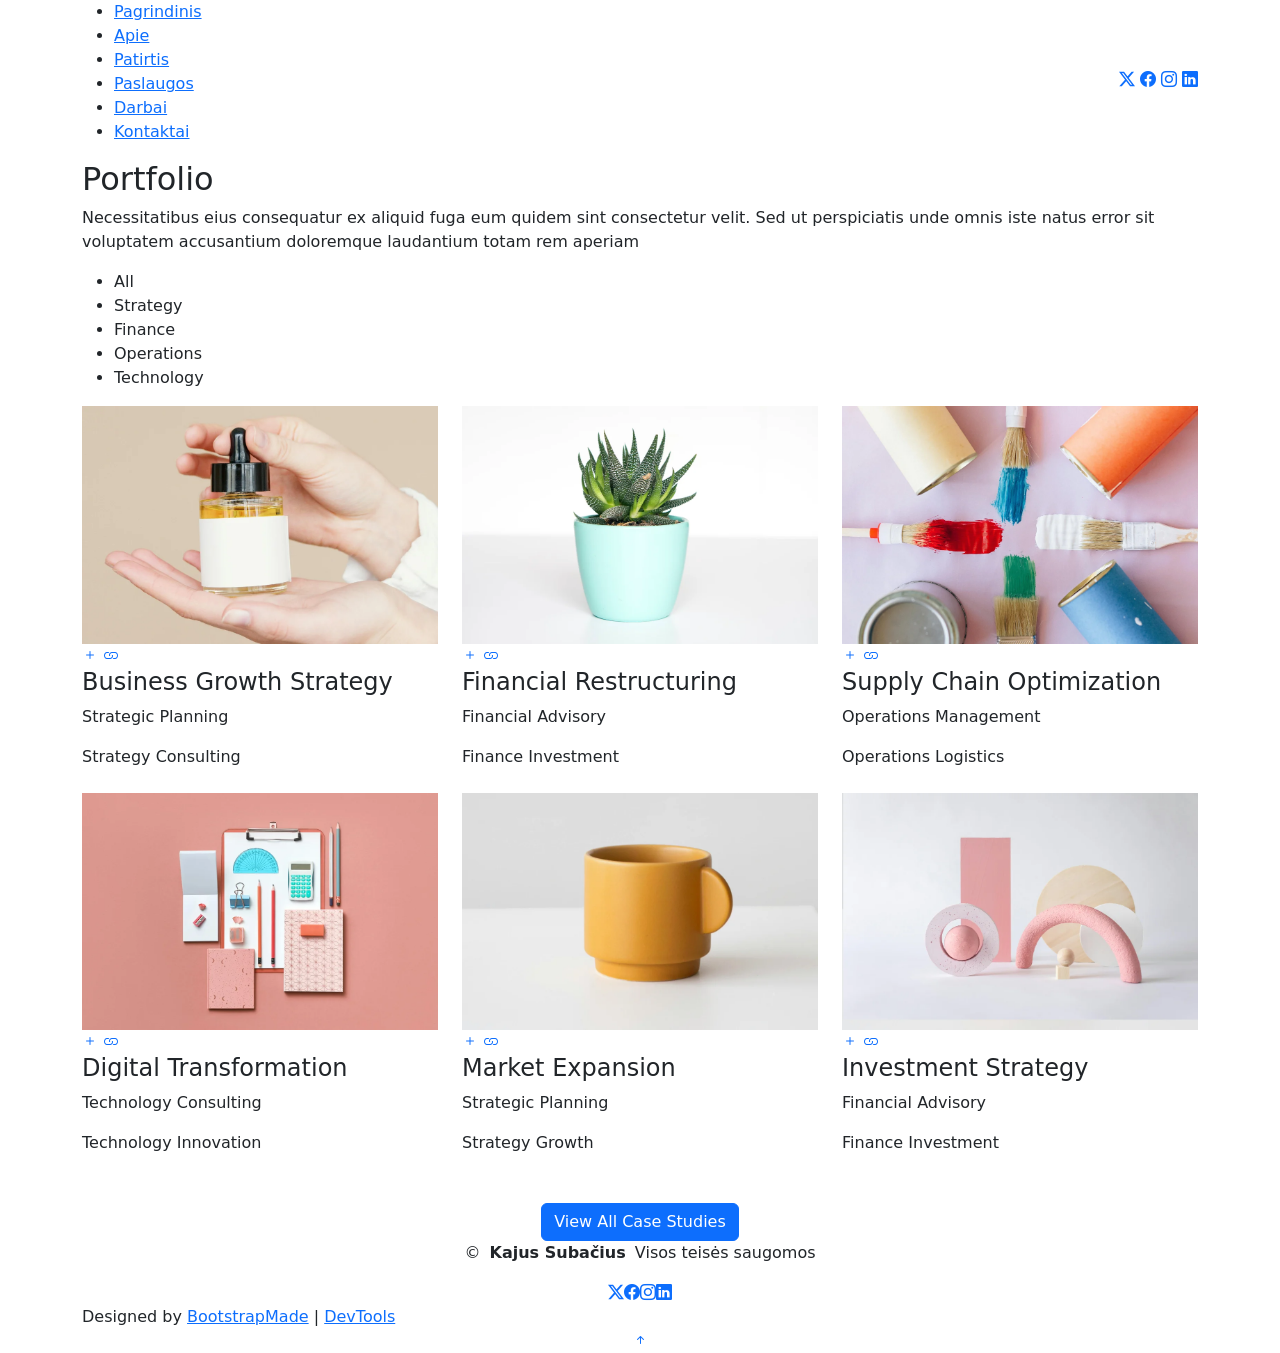
==== portfolio.html @ 06e13429 "LD7 svetaine" ====
<!DOCTYPE html>
<html lang="lt">

<head>
  <meta charset="UTF-8">
  <meta content="width=device-width, initial-scale=1.0" name="viewport">
  <title>Portfolio - FolioOne Bootstrap Template</title>
  <meta name="description" content="">
  <meta name="keywords" content="">

  <!-- Favicons -->
  <link href="assets/img/favicon.png" rel="icon">
  <link href="assets/img/apple-touch-icon.png" rel="apple-touch-icon">

  <!-- Fonts -->
  <link href="https://fonts.googleapis.com" rel="preconnect">
  <link href="https://fonts.gstatic.com" rel="preconnect" crossorigin>
  <link href="https://fonts.googleapis.com/css2?family=Roboto:ital,wght@0,100;0,300;0,400;0,500;0,700;0,900;1,100;1,300;1,400;1,500;1,700;1,900&family=Poppins:ital,wght@0,100;0,200;0,300;0,400;0,500;0,600;0,700;0,800;0,900;1,100;1,200;1,300;1,400;1,500;1,600;1,700;1,800;1,900&family=Raleway:ital,wght@0,100;0,200;0,300;0,400;0,500;0,600;0,700;0,800;0,900;1,100;1,200;1,300;1,400;1,500;1,600;1,700;1,800;1,900&display=swap" rel="stylesheet">

  <!-- Vendor CSS Files -->
  <link href="assets/vendor/bootstrap/css/bootstrap.min.css" rel="stylesheet">
  <link href="assets/vendor/bootstrap-icons/bootstrap-icons.css" rel="stylesheet">
  <link href="assets/vendor/aos/aos.css" rel="stylesheet">
  <link href="assets/vendor/swiper/swiper-bundle.min.css" rel="stylesheet">
  <link href="assets/vendor/glightbox/css/glightbox.min.css" rel="stylesheet">

  <!-- Main CSS File -->
  <link href="assets/css/main.css" rel="stylesheet">

  <!-- =======================================================
  * Template Name: FolioOne
  * Template URL: https://bootstrapmade.com/folioone-bootstrap-portfolio-website-template/
  * Updated: Aug 23 2025 with Bootstrap v5.3.7
  * Author: BootstrapMade.com
  * License: https://bootstrapmade.com/license/
  ======================================================== -->
</head>

<body class="portfolio-page">

  <header id="header" class="header d-flex align-items-center light-background sticky-top">
    <div class="container position-relative d-flex align-items-center justify-content-between">

      <!-- <a href="index.html" class="logo d-flex align-items-center me-auto me-xl-0">
      <img src="assets/img/logo.webp" alt="">
      <h1 class="sitename">FolioOne</h1> 
    </a> -->

      <nav id="navmenu" class="navmenu">
        <ul>
          <li><a href="index.html">Pagrindinis</a></li>
          <li><a href="about.html">Apie</a></li>
          <li><a href="resume.html">Patirtis</a></li>
          <li><a href="services.html">Paslaugos</a></li>
          <li><a href="portfolio.html" class="active">Darbai</a></li>
          <li><a href="contact.html">Kontaktai</a></li>
        </ul>
        <i class="mobile-nav-toggle d-xl-none bi bi-list"></i>
      </nav>

      <div class="header-social-links">
        <a href="#" class="twitter"><i class="bi bi-twitter-x"></i></a>
        <a href="#" class="facebook"><i class="bi bi-facebook"></i></a>
        <a href="#" class="instagram"><i class="bi bi-instagram"></i></a>
        <a href="#" class="linkedin"><i class="bi bi-linkedin"></i></a>
      </div>

    </div>
  </header>

  <main class="main">

    <!-- Portfolio Section -->
    <section id="portfolio" class="portfolio section">

      <!-- Section Title -->
      <div class="container section-title" data-aos="fade-up">
        <h2>Portfolio</h2>
        <p>Necessitatibus eius consequatur ex aliquid fuga eum quidem sint consectetur velit. Sed ut perspiciatis unde omnis iste natus error sit voluptatem accusantium doloremque laudantium totam rem aperiam</p>
      </div><!-- End Section Title -->

      <div class="container" data-aos="fade-up" data-aos-delay="100">

        <div class="isotope-layout" data-default-filter="*" data-layout="masonry" data-sort="original-order">
          <ul class="portfolio-filters isotope-filters" data-aos="fade-up" data-aos-delay="200">
            <li data-filter="*" class="filter-active">All</li>
            <li data-filter=".filter-strategy">Strategy</li>
            <li data-filter=".filter-finance">Finance</li>
            <li data-filter=".filter-operations">Operations</li>
            <li data-filter=".filter-technology">Technology</li>
          </ul><!-- End Portfolio Filters -->

          <div class="row gy-4 isotope-container" data-aos="fade-up" data-aos-delay="300">
            <div class="col-lg-4 col-md-6 portfolio-item isotope-item filter-strategy">
              <div class="portfolio-card">
                <div class="portfolio-img">
                  <img src="assets/img/portfolio/portfolio-1.webp" alt="Portfolio Item" class="img-fluid">
                  <div class="portfolio-overlay">
                    <a href="assets/img/portfolio/portfolio-1.webp" class="glightbox portfolio-lightbox"><i class="bi bi-plus"></i></a>
                    <a href="#" class="portfolio-details-link"><i class="bi bi-link"></i></a>
                  </div>
                </div>
                <div class="portfolio-info">
                  <h4>Business Growth Strategy</h4>
                  <p>Strategic Planning</p>
                  <div class="portfolio-tags">
                    <span>Strategy</span>
                    <span>Consulting</span>
                  </div>
                </div>
              </div>
            </div>

            <div class="col-lg-4 col-md-6 portfolio-item isotope-item filter-finance">
              <div class="portfolio-card">
                <div class="portfolio-img">
                  <img src="assets/img/portfolio/portfolio-2.webp" alt="Portfolio Item" class="img-fluid">
                  <div class="portfolio-overlay">
                    <a href="assets/img/portfolio/portfolio-2.webp" class="glightbox portfolio-lightbox"><i class="bi bi-plus"></i></a>
                    <a href="#" class="portfolio-details-link"><i class="bi bi-link"></i></a>
                  </div>
                </div>
                <div class="portfolio-info">
                  <h4>Financial Restructuring</h4>
                  <p>Financial Advisory</p>
                  <div class="portfolio-tags">
                    <span>Finance</span>
                    <span>Investment</span>
                  </div>
                </div>
              </div>
            </div>

            <div class="col-lg-4 col-md-6 portfolio-item isotope-item filter-operations">
              <div class="portfolio-card">
                <div class="portfolio-img">
                  <img src="assets/img/portfolio/portfolio-3.webp" alt="Portfolio Item" class="img-fluid">
                  <div class="portfolio-overlay">
                    <a href="assets/img/portfolio/portfolio-3.webp" class="glightbox portfolio-lightbox"><i class="bi bi-plus"></i></a>
                    <a href="#" class="portfolio-details-link"><i class="bi bi-link"></i></a>
                  </div>
                </div>
                <div class="portfolio-info">
                  <h4>Supply Chain Optimization</h4>
                  <p>Operations Management</p>
                  <div class="portfolio-tags">
                    <span>Operations</span>
                    <span>Logistics</span>
                  </div>
                </div>
              </div>
            </div>

            <div class="col-lg-4 col-md-6 portfolio-item isotope-item filter-technology">
              <div class="portfolio-card">
                <div class="portfolio-img">
                  <img src="assets/img/portfolio/portfolio-4.webp" alt="Portfolio Item" class="img-fluid">
                  <div class="portfolio-overlay">
                    <a href="assets/img/portfolio/portfolio-4.webp" class="glightbox portfolio-lightbox"><i class="bi bi-plus"></i></a>
                    <a href="#" class="portfolio-details-link"><i class="bi bi-link"></i></a>
                  </div>
                </div>
                <div class="portfolio-info">
                  <h4>Digital Transformation</h4>
                  <p>Technology Consulting</p>
                  <div class="portfolio-tags">
                    <span>Technology</span>
                    <span>Innovation</span>
                  </div>
                </div>
              </div>
            </div>

            <div class="col-lg-4 col-md-6 portfolio-item isotope-item filter-strategy">
              <div class="portfolio-card">
                <div class="portfolio-img">
                  <img src="assets/img/portfolio/portfolio-5.webp" alt="Portfolio Item" class="img-fluid">
                  <div class="portfolio-overlay">
                    <a href="assets/img/portfolio/portfolio-5.webp" class="glightbox portfolio-lightbox"><i class="bi bi-plus"></i></a>
                    <a href="#" class="portfolio-details-link"><i class="bi bi-link"></i></a>
                  </div>
                </div>
                <div class="portfolio-info">
                  <h4>Market Expansion</h4>
                  <p>Strategic Planning</p>
                  <div class="portfolio-tags">
                    <span>Strategy</span>
                    <span>Growth</span>
                  </div>
                </div>
              </div>
            </div>

            <div class="col-lg-4 col-md-6 portfolio-item isotope-item filter-finance">
              <div class="portfolio-card">
                <div class="portfolio-img">
                  <img src="assets/img/portfolio/portfolio-6.webp" alt="Portfolio Item" class="img-fluid">
                  <div class="portfolio-overlay">
                    <a href="assets/img/portfolio/portfolio-6.webp" class="glightbox portfolio-lightbox"><i class="bi bi-plus"></i></a>
                    <a href="#" class="portfolio-details-link"><i class="bi bi-link"></i></a>
                  </div>
                </div>
                <div class="portfolio-info">
                  <h4>Investment Strategy</h4>
                  <p>Financial Advisory</p>
                  <div class="portfolio-tags">
                    <span>Finance</span>
                    <span>Investment</span>
                  </div>
                </div>
              </div>
            </div>
          </div><!-- End Portfolio Items Container -->

        </div>

        <div class="text-center mt-5" data-aos="fade-up" data-aos-delay="400">
          <a href="#portfolio" class="btn btn-primary">View All Case Studies</a>
        </div>

      </div>

    </section><!-- /Portfolio Section -->

  </main>

  <footer id="footer" class="footer">

    <div class="container">
      <div class="copyright text-center ">
        <p>© <strong class="px-1 sitename">Kajus Subačius</strong> <span>Visos teisės saugomos<br></span></p>
      </div>
      <div class="social-links d-flex justify-content-center">
        <a href=""><i class="bi bi-twitter-x"></i></a>
        <a href=""><i class="bi bi-facebook"></i></a>
        <a href=""><i class="bi bi-instagram"></i></a>
        <a href=""><i class="bi bi-linkedin"></i></a>
      </div>
      <div class="credits">
        <!-- All the links in the footer should remain intact. -->
        <!-- You can delete the links only if you've purchased the pro version. -->
        <!-- Licensing information: https://bootstrapmade.com/license/ -->
        <!-- Purchase the pro version with working PHP/AJAX contact form: [buy-url] -->
        Designed by <a href="https://bootstrapmade.com/">BootstrapMade</a> | <a href="https://bootstrapmade.com/tools/">DevTools</a>
      </div>
    </div>

  </footer>

  <!-- Scroll Top -->
  <a href="#" id="scroll-top" class="scroll-top d-flex align-items-center justify-content-center"><i class="bi bi-arrow-up-short"></i></a>

  <!-- Preloader -->
  <div id="preloader"></div>

  <!-- Vendor JS Files -->
  <script src="assets/vendor/bootstrap/js/bootstrap.bundle.min.js"></script>
  <script src="assets/vendor/php-email-form/validate.js"></script>
  <script src="assets/vendor/aos/aos.js"></script>
  <script src="assets/vendor/typed.js/typed.umd.js"></script>
  <script src="assets/vendor/waypoints/noframework.waypoints.js"></script>
  <script src="assets/vendor/purecounter/purecounter_vanilla.js"></script>
  <script src="assets/vendor/swiper/swiper-bundle.min.js"></script>
  <script src="assets/vendor/imagesloaded/imagesloaded.pkgd.min.js"></script>
  <script src="assets/vendor/isotope-layout/isotope.pkgd.min.js"></script>
  <script src="assets/vendor/glightbox/js/glightbox.min.js"></script>

  <!-- Main JS File -->
  <script src="assets/js/main.js"></script>

</body>

</html>
---- assets/css/main.css ----
/**
* Template Name: FolioOne
* Template URL: https://bootstrapmade.com/folioone-bootstrap-portfolio-website-template/
* Updated: Aug 23 2025 with Bootstrap v5.3.7
* Author: BootstrapMade.com
* License: https://bootstrapmade.com/license/
*/

/*--------------------------------------------------------------
# Font & Color Variables
# Help: https://bootstrapmade.com/color-system/
--------------------------------------------------------------*/
/* Fonts */
:root {
  --default-font: "Roboto",  system-ui, -apple-system, "Segoe UI", Roboto, "Helvetica Neue", Arial, "Noto Sans", "Liberation Sans", sans-serif, "Apple Color Emoji", "Segoe UI Emoji", "Segoe UI Symbol", "Noto Color Emoji";
  --heading-font: "Raleway",  sans-serif;
  --nav-font: "Poppins",  sans-serif;
}

/* Global Colors - The following color variables are used throughout the website. Updating them here will change the color scheme of the entire website */
:root { 
  --background-color: #101a20; /* Background color for the entire website, including individual sections */
  --default-color: #e7f2f7; /* Default color used for the majority of the text content across the entire website */
  --heading-color: #ffffff; /* Color for headings, subheadings and title throughout the website */
  --accent-color: #1387c1; /* Accent color that represents your brand on the website. It's used for buttons, links, and other elements that need to stand out */
  --surface-color: #141f26; /* The surface color is used as a background of boxed elements within sections, such as cards, icon boxes, or other elements that require a visual separation from the global background. */
  --contrast-color: #ffffff; /* Contrast color for text, ensuring readability against backgrounds of accent, heading, or default colors. */
}

/* Nav Menu Colors - The following color variables are used specifically for the navigation menu. They are separate from the global colors to allow for more customization options */
:root {
  --nav-color: #ffffff;  /* The default color of the main navmenu links */
  --nav-hover-color: #1387c1; /* Applied to main navmenu links when they are hovered over or active */
  --nav-mobile-background-color: #213642; /* Used as the background color for mobile navigation menu */
  --nav-dropdown-background-color: #051117; /* Used as the background color for dropdown items that appear when hovering over primary navigation items */
  --nav-dropdown-color: #e7f2f7; /* Used for navigation links of the dropdown items in the navigation menu. */
  --nav-dropdown-hover-color: #1387c1; /* Similar to --nav-hover-color, this color is applied to dropdown navigation links when they are hovered over. */
}

/* Color Presets - These classes override global colors when applied to any section or element, providing reuse of the sam color scheme. */

.light-background {
  --background-color: #142027;
  --surface-color: #325264;
}

.dark-background {
  --background-color: #0b1419;
  --default-color: #ffffff;
  --heading-color: #ffffff;
  --surface-color: #252525;
  --contrast-color: #ffffff;
}

/* Smooth scroll */
:root {
  scroll-behavior: smooth;
}

/*--------------------------------------------------------------
# General Styling & Shared Classes
--------------------------------------------------------------*/
body {
  color: var(--default-color);
  background-color: var(--background-color);
  font-family: var(--default-font);
}

a {
  color: var(--accent-color);
  text-decoration: none;
  transition: 0.3s;
}

a:hover {
  color: color-mix(in srgb, var(--accent-color), transparent 25%);
  text-decoration: none;
}

h1,
h2,
h3,
h4,
h5,
h6 {
  color: var(--heading-color);
  font-family: var(--heading-font);
}

/* PHP Email Form Messages
------------------------------*/
.php-email-form .error-message {
  display: none;
  background: #df1529;
  color: #ffffff;
  text-align: left;
  padding: 15px;
  margin-bottom: 24px;
  font-weight: 600;
}

.php-email-form .sent-message {
  display: none;
  color: #ffffff;
  background: #059652;
  text-align: center;
  padding: 15px;
  margin-bottom: 24px;
  font-weight: 600;
}

.php-email-form .loading {
  display: none;
  background: var(--surface-color);
  text-align: center;
  padding: 15px;
  margin-bottom: 24px;
}

.php-email-form .loading:before {
  content: "";
  display: inline-block;
  border-radius: 50%;
  width: 24px;
  height: 24px;
  margin: 0 10px -6px 0;
  border: 3px solid var(--accent-color);
  border-top-color: var(--surface-color);
  animation: php-email-form-loading 1s linear infinite;
}

@keyframes php-email-form-loading {
  0% {
    transform: rotate(0deg);
  }

  100% {
    transform: rotate(360deg);
  }
}

/*--------------------------------------------------------------
# Global Header
--------------------------------------------------------------*/
.header {
  --background-color: rgba(255, 255, 255, 0);
  color: var(--default-color);
  background-color: var(--background-color);
  padding: 15px 0;
  transition: all 0.5s;
  z-index: 997;
  border-bottom: 1px solid color-mix(in srgb, var(--default-color), transparent 92%);
}

.header .logo {
  line-height: 1;
}

.header .logo img {
  max-height: 36px;
  margin-right: 8px;
}

.header .logo h1 {
  font-size: 32px;
  margin: 0;
  font-weight: 400;
  color: var(--heading-color);
}

.header .header-social-links {
  padding-right: 15px;
}

.header .header-social-links a {
  color: color-mix(in srgb, var(--default-color), transparent 40%);
  padding-left: 6px;
  display: inline-block;
  transition: 0.3s;
  font-size: 16px;
}

.header .header-social-links a:hover {
  color: var(--default-color);
}

.header .header-social-links a i {
  line-height: 0px;
}

@media (max-width: 1200px) {
  .header .logo {
    order: 1;
  }

  .header .header-social-links {
    order: 2;
  }

  .header .navmenu {
    order: 3;
  }
}

/* Global Header on Scroll
------------------------------*/
.scrolled .header {
  --background-color: rgba(16, 26, 32, 0.9);
}

/*--------------------------------------------------------------
# Navigation Menu
--------------------------------------------------------------*/
/* Desktop Navigation */
@media (min-width: 1200px) {
  .navmenu {
    padding: 0;
  }

  .navmenu ul {
    margin: 0;
    padding: 0;
    display: flex;
    list-style: none;
    align-items: center;
  }

  .navmenu li {
    position: relative;
  }

  .navmenu>ul>li {
    white-space: nowrap;
    padding: 15px 28px 15px 0;
  }

  .navmenu>ul>li:last-child {
    padding-right: 0;
  }

  .navmenu a,
  .navmenu a:focus {
    color: var(--nav-color);
    font-size: 15px;
    padding: 0 2px;
    font-family: var(--nav-font);
    font-weight: 400;
    display: flex;
    align-items: center;
    justify-content: space-between;
    white-space: nowrap;
    transition: 0.3s;
    position: relative;
  }

  .navmenu a i,
  .navmenu a:focus i {
    font-size: 12px;
    line-height: 0;
    margin-left: 5px;
    transition: 0.3s;
  }

  .navmenu>ul>li>a:before {
    content: "";
    position: absolute;
    height: 2px;
    bottom: -6px;
    left: 0;
    background-color: var(--nav-hover-color);
    visibility: hidden;
    width: 0px;
    transition: all 0.3s ease-in-out 0s;
  }

  .navmenu a:hover:before,
  .navmenu li:hover>a:before,
  .navmenu .active:before {
    visibility: visible;
    width: 25px;
  }

  .navmenu li:hover>a,
  .navmenu .active,
  .navmenu .active:focus {
    color: var(--nav-hover-color);
  }

  .navmenu .dropdown ul {
    margin: 0;
    padding: 10px 0;
    background: var(--nav-dropdown-background-color);
    display: block;
    position: absolute;
    visibility: hidden;
    left: -5px;
    top: 130%;
    opacity: 0;
    transition: 0.3s;
    border-radius: 4px;
    z-index: 99;
    box-shadow: 0px 0px 30px rgba(0, 0, 0, 0.1);
  }

  .navmenu .dropdown ul li {
    min-width: 200px;
  }

  .navmenu .dropdown ul a {
    padding: 10px 20px;
    font-size: 15px;
    text-transform: none;
    color: var(--nav-dropdown-color);
  }

  .navmenu .dropdown ul a i {
    font-size: 12px;
  }

  .navmenu .dropdown ul a:hover,
  .navmenu .dropdown ul .active:hover,
  .navmenu .dropdown ul li:hover>a {
    color: var(--nav-dropdown-hover-color);
  }

  .navmenu .dropdown:hover>ul {
    opacity: 1;
    top: 100%;
    visibility: visible;
  }

  .navmenu .dropdown .dropdown ul {
    top: 0;
    left: -90%;
    visibility: hidden;
  }

  .navmenu .dropdown .dropdown:hover>ul {
    opacity: 1;
    top: 0;
    left: -100%;
    visibility: visible;
  }
}

/* Mobile Navigation */
@media (max-width: 1199px) {
  .mobile-nav-toggle {
    color: var(--nav-color);
    font-size: 28px;
    line-height: 0;
    margin-right: 10px;
    cursor: pointer;
    transition: color 0.3s;
  }

  .navmenu {
    padding: 0;
    z-index: 9997;
  }

  .navmenu ul {
    display: none;
    list-style: none;
    position: absolute;
    inset: 60px 20px 20px 20px;
    padding: 10px 0;
    margin: 0;
    border-radius: 6px;
    background-color: var(--nav-mobile-background-color);
    border: 1px solid color-mix(in srgb, var(--default-color), transparent 90%);
    box-shadow: none;
    overflow-y: auto;
    transition: 0.3s;
    z-index: 9998;
  }

  .navmenu a,
  .navmenu a:focus {
    color: var(--nav-dropdown-color);
    padding: 10px 20px;
    font-family: var(--nav-font);
    font-size: 17px;
    font-weight: 500;
    display: flex;
    align-items: center;
    justify-content: space-between;
    white-space: nowrap;
    transition: 0.3s;
  }

  .navmenu a i,
  .navmenu a:focus i {
    font-size: 12px;
    line-height: 0;
    margin-left: 5px;
    width: 30px;
    height: 30px;
    display: flex;
    align-items: center;
    justify-content: center;
    border-radius: 50%;
    transition: 0.3s;
    background-color: color-mix(in srgb, var(--accent-color), transparent 90%);
  }

  .navmenu a i:hover,
  .navmenu a:focus i:hover {
    background-color: var(--accent-color);
    color: var(--contrast-color);
  }

  .navmenu a:hover,
  .navmenu .active,
  .navmenu .active:focus {
    color: var(--nav-dropdown-hover-color);
  }

  .navmenu .active i,
  .navmenu .active:focus i {
    background-color: var(--accent-color);
    color: var(--contrast-color);
    transform: rotate(180deg);
  }

  .navmenu .dropdown ul {
    position: static;
    display: none;
    z-index: 99;
    padding: 10px 0;
    margin: 10px 20px;
    background-color: var(--nav-dropdown-background-color);
    transition: all 0.5s ease-in-out;
  }

  .navmenu .dropdown ul ul {
    background-color: rgba(33, 37, 41, 0.1);
  }

  .navmenu .dropdown>.dropdown-active {
    display: block;
    background-color: rgba(33, 37, 41, 0.03);
  }

  .mobile-nav-active {
    overflow: hidden;
  }

  .mobile-nav-active .mobile-nav-toggle {
    color: #fff;
    position: absolute;
    font-size: 32px;
    top: 15px;
    right: 15px;
    margin-right: 0;
    z-index: 9999;
  }

  .mobile-nav-active .navmenu {
    position: fixed;
    overflow: hidden;
    inset: 0;
    background: rgba(33, 37, 41, 0.8);
    transition: 0.3s;
  }

  .mobile-nav-active .navmenu>ul {
    display: block;
  }
}

/*--------------------------------------------------------------
# Global Footer
--------------------------------------------------------------*/
.footer {
  color: var(--default-color);
  background-color: var(--background-color);
  font-size: 14px;
  padding: 40px 0;
  position: relative;
  border-top: 1px solid color-mix(in srgb, var(--default-color), transparent 92%);
}

.footer .copyright p {
  margin-bottom: 0;
}

.footer .social-links {
  margin-top: 20px;
}

.footer .social-links a {
  display: flex;
  align-items: center;
  justify-content: center;
  width: 40px;
  height: 40px;
  border-radius: 50%;
  border: 1px solid color-mix(in srgb, var(--default-color), transparent 50%);
  font-size: 16px;
  color: color-mix(in srgb, var(--default-color), transparent 50%);
  margin: 0 5px;
  transition: 0.3s;
}

.footer .social-links a:hover {
  color: var(--accent-color);
  border-color: var(--accent-color);
}

.footer .credits {
  margin-top: 10px;
  font-size: 13px;
  text-align: center;
}

/*--------------------------------------------------------------
# Preloader
--------------------------------------------------------------*/
#preloader {
  position: fixed;
  inset: 0;
  z-index: 9999;
  overflow: hidden;
  background-color: var(--background-color);
  transition: all 0.6s ease-out;
  width: 100%;
  height: 100vh;
}

#preloader:before,
#preloader:after {
  content: "";
  position: absolute;
  border: 4px solid var(--accent-color);
  border-radius: 50%;
  animation: animate-preloader 2s cubic-bezier(0, 0.2, 0.8, 1) infinite;
}

#preloader:after {
  animation-delay: -0.5s;
}

@keyframes animate-preloader {
  0% {
    width: 10px;
    height: 10px;
    top: calc(50% - 5px);
    left: calc(50% - 5px);
    opacity: 1;
  }

  100% {
    width: 72px;
    height: 72px;
    top: calc(50% - 36px);
    left: calc(50% - 36px);
    opacity: 0;
  }
}

/*--------------------------------------------------------------
# Scroll Top Button
--------------------------------------------------------------*/
.scroll-top {
  position: fixed;
  visibility: hidden;
  opacity: 0;
  right: 15px;
  bottom: -15px;
  z-index: 99999;
  background-color: var(--accent-color);
  width: 44px;
  height: 44px;
  border-radius: 50px;
  transition: all 0.4s;
}

.scroll-top i {
  font-size: 24px;
  color: var(--contrast-color);
  line-height: 0;
}

.scroll-top:hover {
  background-color: color-mix(in srgb, var(--accent-color), transparent 20%);
  color: var(--contrast-color);
}

.scroll-top.active {
  visibility: visible;
  opacity: 1;
  bottom: 15px;
}

/*--------------------------------------------------------------
# Disable aos animation delay on mobile devices
--------------------------------------------------------------*/
@media screen and (max-width: 768px) {
  [data-aos-delay] {
    transition-delay: 0 !important;
  }
}

/*--------------------------------------------------------------
# Global Page Titles & Breadcrumbs
--------------------------------------------------------------*/
.page-title {
  color: var(--default-color);
  background-color: var(--background-color);
  position: relative;
}

.page-title .heading {
  padding: 80px 0;
  border-top: 1px solid color-mix(in srgb, var(--default-color), transparent 90%);
}

.page-title .heading h1 {
  font-size: 38px;
  font-weight: 700;
}

.page-title nav {
  background-color: color-mix(in srgb, var(--default-color), transparent 96%);
  padding: 20px 0;
}

.page-title nav ol {
  display: flex;
  flex-wrap: wrap;
  list-style: none;
  padding: 0;
  margin: 0;
  font-size: 16px;
  font-weight: 400;
}

.page-title nav ol li+li {
  padding-left: 10px;
}

.page-title nav ol li+li::before {
  content: "/";
  display: inline-block;
  padding-right: 10px;
  color: color-mix(in srgb, var(--default-color), transparent 70%);
}

/*--------------------------------------------------------------
# Global Sections
--------------------------------------------------------------*/
section,
.section {
  color: var(--default-color);
  background-color: var(--background-color);
  padding: 60px 0;
  scroll-margin-top: 100px;
  overflow: clip;
}

@media (max-width: 1199px) {

  section,
  .section {
    scroll-margin-top: 66px;
  }
}

/*--------------------------------------------------------------
# Global Section Titles
--------------------------------------------------------------*/
.section-title {
  text-align: center;
  padding-bottom: 60px;
  position: relative;
}

.section-title h2 {
  font-size: 3.5rem;
  font-weight: 400;
  line-height: 1.2;
  color: var(--heading-color);
  margin-bottom: 1.5rem;
  letter-spacing: -1px;
}

@media (max-width: 768px) {
  .section-title h2 {
    font-size: 2.5rem;
  }
}

.section-title p {
  font-size: 1.125rem;
  line-height: 1.8;
  color: color-mix(in srgb, var(--default-color), transparent 25%);
  max-width: 900px;
  margin: 0 auto;
  text-wrap: balance;
}

/*--------------------------------------------------------------
# Hero Section
--------------------------------------------------------------*/
.hero {
  padding: 80px 0;
  min-height: 100vh;
  display: flex;
  align-items: center;
}

.hero .hero-content h1 {
  font-size: 3.5rem;
  font-weight: 700;
  margin-bottom: 1rem;
  line-height: 1.2;
}

.hero .hero-content h1 .highlight {
  color: var(--accent-color);
  position: relative;
}

.hero .hero-content h1 .highlight::after {
  content: "";
  position: absolute;
  bottom: 0;
  left: 0;
  width: 100%;
  height: 3px;
  background: linear-gradient(90deg, var(--accent-color), color-mix(in srgb, var(--accent-color), transparent 50%));
  border-radius: 2px;
}

@media (max-width: 768px) {
  .hero .hero-content h1 {
    font-size: 2.5rem;
  }
}

.hero .hero-content h2 {
  font-size: 1.5rem;
  font-weight: 400;
  margin-bottom: 2rem;
  color: color-mix(in srgb, var(--default-color), transparent 20%);
}

.hero .hero-content h2 .typed {
  color: var(--accent-color);
  font-weight: 600;
}

@media (max-width: 768px) {
  .hero .hero-content h2 {
    font-size: 1.25rem;
  }
}

.hero .hero-content p {
  font-size: 1.1rem;
  line-height: 1.6;
  margin-bottom: 2.5rem;
  color: color-mix(in srgb, var(--default-color), transparent 30%);
}

.hero .hero-actions {
  display: flex;
  gap: 1rem;
  margin-bottom: 3rem;
}

.hero .hero-actions .btn {
  padding: 12px 30px;
  border-radius: 50px;
  font-weight: 600;
  text-decoration: none;
  transition: all 0.3s ease;
  border: 2px solid;
}

.hero .hero-actions .btn.btn-primary {
  background: var(--accent-color);
  color: var(--contrast-color);
  border-color: var(--accent-color);
}

.hero .hero-actions .btn.btn-primary:hover {
  background: color-mix(in srgb, var(--accent-color), black 15%);
  border-color: color-mix(in srgb, var(--accent-color), black 15%);
  transform: translateY(-2px);
}

.hero .hero-actions .btn.btn-outline {
  background: transparent;
  color: var(--accent-color);
  border-color: var(--accent-color);
}

.hero .hero-actions .btn.btn-outline:hover {
  transform: translateY(-2px);
}

@media (max-width: 576px) {
  .hero .hero-actions {
    flex-direction: column;
  }

  .hero .hero-actions .btn {
    text-align: center;
  }
}

.hero .social-links {
  display: flex;
  gap: 1rem;
}

.hero .social-links a {
  width: 45px;
  height: 45px;
  background: var(--surface-color);
  border-radius: 50%;
  display: flex;
  align-items: center;
  justify-content: center;
  color: var(--default-color);
  font-size: 1.2rem;
  transition: all 0.3s ease;
}

.hero .social-links a:hover {
  background: var(--accent-color);
  color: var(--contrast-color);
  transform: translateY(-3px);
  box-shadow: 0 8px 25px color-mix(in srgb, var(--accent-color), transparent 70%);
}

.hero .hero-image {
  position: relative;
}

.hero .hero-image .image-wrapper {
  position: relative;
  max-width: 450px;
  margin: 0 auto;
}

.hero .hero-image .image-wrapper img {
  border-radius: 20px;
  box-shadow: 0 5px 15px color-mix(in srgb, var(--default-color), transparent 95%);
  transition: transform 0.3s ease;
}

.hero .hero-image .image-wrapper img:hover {
  transform: scale(1.02);
}

.hero .hero-image .floating-elements {
  position: absolute;
  top: 0;
  left: 0;
  right: 0;
  bottom: 0;
  pointer-events: none;
}

.hero .hero-image .floating-elements .floating-card {
  position: absolute;
  background: var(--surface-color);
  padding: 15px 20px;
  border-radius: 15px;
  box-shadow: 0 10px 30px color-mix(in srgb, var(--default-color), transparent 90%);
  display: flex;
  align-items: center;
  gap: 10px;
  font-weight: 600;
  animation: float 3s ease-in-out infinite;
}

.hero .hero-image .floating-elements .floating-card i {
  font-size: 1.5rem;
  color: var(--accent-color);
}

.hero .hero-image .floating-elements .floating-card.design {
  top: 10%;
  right: -10%;
  animation-delay: 0s;
}

.hero .hero-image .floating-elements .floating-card.code {
  bottom: 30%;
  left: -15%;
  animation-delay: 1s;
}

.hero .hero-image .floating-elements .floating-card.creativity {
  top: 60%;
  right: -5%;
  animation-delay: 2s;
}

@media (max-width: 992px) {
  .hero .hero-image .floating-elements .floating-card {
    display: none;
  }
}

@keyframes float {

  0%,
  100% {
    transform: translateY(0px);
  }

  50% {
    transform: translateY(-10px);
  }
}

@media (max-width: 992px) {
  .hero .hero-content {
    text-align: center;
    margin-bottom: 3rem;
  }
}

/*--------------------------------------------------------------
# About Section
--------------------------------------------------------------*/
.about .intro-content .eyebrow {
  display: inline-block;
  letter-spacing: 0.12em;
  text-transform: uppercase;
  font-size: 12px;
  color: color-mix(in srgb, var(--default-color), transparent 40%);
  margin-bottom: 16px;
}

.about .intro-content .headline {
  font-family: var(--heading-font);
  font-weight: 300;
  line-height: 1.2;
  font-size: clamp(28px, 4vw, 44px);
  margin: 0 0 24px 0;
}

.about .intro-content .lead {
  font-size: 18px;
  line-height: 1.8;
  color: color-mix(in srgb, var(--default-color), transparent 10%);
  margin-bottom: 24px;
}

.about .intro-content p {
  line-height: 1.8;
  margin-bottom: 24px;
  color: color-mix(in srgb, var(--default-color), transparent 5%);
}

.about .intro-content .cta-group {
  display: flex;
  gap: 24px;
  align-items: center;
  margin-top: 24px;
}

.about .intro-content .cta-group .btn-ghost {
  display: inline-flex;
  align-items: center;
  gap: 8px;
  padding: 12px 18px;
  border-radius: 6px;
  color: var(--accent-color);
  background: color-mix(in srgb, var(--accent-color), transparent 92%);
  border: 1px solid color-mix(in srgb, var(--accent-color), transparent 70%);
  transition: 0.3s ease-in-out;
}

.about .intro-content .cta-group .btn-ghost:hover,
.about .intro-content .cta-group .btn-ghost:focus {
  color: var(--contrast-color);
  background: var(--accent-color);
  border-color: var(--accent-color);
  outline: none;
  box-shadow: 0 0 0 3px color-mix(in srgb, var(--accent-color), transparent 70%);
}

.about .intro-content .cta-group .link-underline {
  display: inline-flex;
  align-items: center;
  gap: 8px;
  position: relative;
  color: var(--accent-color);
  padding-bottom: 4px;
  transition: 0.3s ease-in-out;
}

.about .intro-content .cta-group .link-underline::after {
  content: "";
  position: absolute;
  left: 0;
  right: 0;
  bottom: 0;
  height: 1px;
  background: color-mix(in srgb, var(--accent-color), transparent 40%);
  transform: scaleX(0.4);
  transform-origin: left;
  transition: 0.3s ease-in-out;
}

.about .intro-content .cta-group .link-underline:hover,
.about .intro-content .cta-group .link-underline:focus {
  color: color-mix(in srgb, var(--accent-color), transparent 10%);
  outline: none;
}

.about .intro-content .cta-group .link-underline:hover::after,
.about .intro-content .cta-group .link-underline:focus::after {
  transform: scaleX(1);
}

.about .profile-figure {
  margin: 0;
}

.about .profile-figure .profile-photo {
  width: 88%;
  max-width: 440px;
  border-radius: 18px;
  box-shadow: 0 10px 30px color-mix(in srgb, var(--default-color), transparent 92%);
  transform: translateY(0);
  transition: transform 0.3s ease-in-out;
}

.about .profile-figure .profile-caption {
  margin-top: 24px;
  display: flex;
  align-items: center;
  justify-content: center;
}

.about .profile-figure .profile-caption .meta {
  font-size: 14px;
  color: color-mix(in srgb, var(--default-color), transparent 20%);
}

.about .profile-figure .profile-caption .meta .funfact {
  font-size: 13px;
  margin-top: 4px;
  color: color-mix(in srgb, var(--default-color), transparent 35%);
}

.about .profile-figure:hover .profile-photo {
  transform: translateY(-4px);
}

.about .skill-item {
  padding: 24px;
  border-radius: 6px;
  transition: 0.3s ease-in-out;
  background: color-mix(in srgb, var(--surface-color), var(--accent-color) 2%);
  border: 1px solid color-mix(in srgb, var(--default-color), transparent 88%);
  height: 100%;
}

.about .skill-item i {
  font-size: 24px;
  color: var(--accent-color);
  margin-bottom: 16px;
  display: inline-block;
}

.about .skill-item h3 {
  font-size: 16px;
  margin-bottom: 6px;
  font-weight: 500;
}

.about .skill-item p {
  margin: 0;
  font-size: 14px;
  color: color-mix(in srgb, var(--default-color), transparent 25%);
}

.about .skill-item:hover {
  transform: translateY(-3px);
  border-color: color-mix(in srgb, var(--accent-color), transparent 60%);
  box-shadow: 0 10px 30px color-mix(in srgb, var(--default-color), transparent 92%);
}

.about .timeline-item {
  position: relative;
  padding-left: 26px;
}

.about .timeline-item time {
  display: inline-block;
  font-size: 12px;
  letter-spacing: 0.08em;
  text-transform: uppercase;
  color: color-mix(in srgb, var(--default-color), transparent 45%);
  margin-bottom: 6px;
}

.about .timeline-item h4 {
  font-size: 18px;
  font-weight: 400;
  margin: 0 0 6px;
}

.about .timeline-item p {
  font-size: 14px;
  color: color-mix(in srgb, var(--default-color), transparent 25%);
  margin: 0;
}

.about .timeline-item .dot {
  position: absolute;
  left: 0;
  top: 4px;
  width: 10px;
  height: 10px;
  border-radius: 50%;
  background: var(--accent-color);
  box-shadow: 0 0 0 6px color-mix(in srgb, var(--accent-color), transparent 80%);
}

.about .personal-quote {
  padding: 24px 0;
}

.about .personal-quote p {
  font-family: var(--heading-font);
  font-weight: 300;
  font-size: clamp(20px, 3vw, 28px);
  line-height: 1.5;
  color: color-mix(in srgb, var(--default-color), transparent 5%);
  margin: 0 auto;
  max-width: 800px;
}

.about .fact-pill {
  display: flex;
  align-items: center;
  justify-content: center;
  gap: 10px;
  padding: 10px 14px;
  border-radius: 999px;
  border: 1px solid color-mix(in srgb, var(--default-color), transparent 85%);
  background: var(--surface-color);
  color: color-mix(in srgb, var(--default-color), transparent 10%);
  transition: 0.3s ease-in-out;
}

.about .fact-pill i {
  color: var(--accent-color);
}

.about .fact-pill span {
  font-size: 14px;
}

.about .fact-pill:hover {
  transform: translateY(-2px);
  border-color: color-mix(in srgb, var(--accent-color), transparent 60%);
  box-shadow: 0 10px 30px color-mix(in srgb, var(--default-color), transparent 92%);
}

.about .fact-pill:focus-within {
  box-shadow: 0 0 0 3px color-mix(in srgb, var(--accent-color), transparent 70%);
}

@media (max-width: 992px) {
  .about .profile-figure {
    text-align: center !important;
  }

  .about .profile-figure .profile-photo {
    width: 72%;
  }

  .about .intro-content .cta-group {
    flex-wrap: wrap;
  }
}

@media (max-width: 576px) {
  .about .profile-figure .profile-photo {
    width: 100%;
  }
}

/*--------------------------------------------------------------
# Skills Section
--------------------------------------------------------------*/
.skills .skill-box {
  background-color: var(--surface-color);
  padding: 2rem;
  border-radius: 8px;
  box-shadow: 0 0 20px rgba(0, 0, 0, 0.05);
}

.skills .skill-box h3 {
  font-size: 1.2rem;
  margin-bottom: 1rem;
  font-weight: 600;
}

.skills .skill-box p {
  font-size: 0.9rem;
  margin-bottom: 0.8rem;
  opacity: 0.6;
}

.skills .skill-box .progress {
  background-color: color-mix(in srgb, var(--accent-color), transparent 85%);
  border-radius: 50px;
  height: 8px;
  margin-top: 5px;
  overflow: hidden;
}

.skills .skill-box .progress .progress-bar {
  background-color: var(--accent-color);
  height: 100%;
  position: relative;
  border-radius: 50px;
  transition: 0.9s;
  width: 1px;
}

/*--------------------------------------------------------------
# Stats Section
--------------------------------------------------------------*/
.stats .avatars {
  position: relative;
}

.stats .avatars img {
  width: 60px;
  height: 60px;
  border: 3px solid var(--accent-color);
  margin-right: -15px;
  transition: transform 0.3s ease;
}

.stats .avatars img:hover {
  transform: translateY(-5px);
  z-index: 2;
}

.stats .counters h2 {
  color: var(--heading-color);
  font-size: 48px;
  font-weight: 700;
  margin-bottom: 10px;
}

.stats .counters h2 span {
  display: inline-block;
}

.stats .counters p {
  color: var(--default-color);
  font-size: 18px;
  margin: 0;
  opacity: 0.9;
}

@media (max-width: 991px) {
  .stats .row {
    text-align: center;
  }

  .stats .avatars {
    justify-content: center;
    margin-bottom: 40px;
  }

  .stats .counters h2 {
    font-size: 36px;
  }

  .stats .counters p {
    font-size: 16px;
  }

  .stats .counters .col-md-4 {
    margin-bottom: 30px;
  }

  .stats .counters .col-md-4:last-child {
    margin-bottom: 0;
  }
}

@media (max-width: 576px) {
  .stats {
    padding: 60px 0;
  }

  .stats .avatars {
    flex-wrap: wrap;
    justify-content: center;
  }

  .stats .avatars img {
    margin: 0 -8px;
  }
}

/*--------------------------------------------------------------
# Testimonials Section
--------------------------------------------------------------*/
.testimonials .testimonials-carousel,
.testimonials .testimonials-slider {
  overflow: hidden;
}

.testimonials .testimonial-item .testimonial-content {
  border-left: 3px solid var(--accent-color);
  padding-left: 30px;
}

.testimonials .testimonial-item .testimonial-img {
  border-radius: 50%;
  border: 4px solid var(--background-color);
  margin: 0 auto;
}

.testimonials .testimonial-item h3 {
  font-size: 20px;
  font-weight: bold;
  margin: 10px 0 5px 0;
}

.testimonials .testimonial-item h4 {
  font-size: 14px;
  color: color-mix(in srgb, var(--default-color), transparent 40%);
  margin: 0 0 10px 0;
}

.testimonials .testimonial-item .stars i {
  color: #ffc107;
  margin: 0 1px;
}

.testimonials .testimonial-item .quote-icon-left,
.testimonials .testimonial-item .quote-icon-right {
  color: color-mix(in srgb, var(--accent-color), transparent 50%);
  font-size: 26px;
  line-height: 0;
}

.testimonials .testimonial-item .quote-icon-left {
  display: inline-block;
  left: -5px;
  position: relative;
}

.testimonials .testimonial-item .quote-icon-right {
  display: inline-block;
  right: -5px;
  position: relative;
  top: 10px;
  transform: scale(-1, -1);
}

.testimonials .testimonial-item p {
  font-style: italic;
}

.testimonials .swiper-wrapper {
  height: auto;
}

.testimonials .swiper-pagination {
  margin-top: 30px;
  position: relative;
}

.testimonials .swiper-pagination .swiper-pagination-bullet {
  width: 12px;
  height: 12px;
  background-color: color-mix(in srgb, var(--default-color), transparent 85%);
  opacity: 1;
}

.testimonials .swiper-pagination .swiper-pagination-bullet-active {
  background-color: var(--accent-color);
}

/*--------------------------------------------------------------
# Resume Section
--------------------------------------------------------------*/
.resume .resume-item {
  margin-bottom: 3rem;
}

.resume .resume-item .resume-title {
  font-size: 1.75rem;
  font-weight: 700;
  margin-bottom: 1.5rem;
  padding-bottom: 1.5rem;
  position: relative;
  color: var(--heading-color);
}

.resume .resume-item .resume-title::after {
  content: "";
  position: absolute;
  display: block;
  width: 50px;
  height: 3px;
  background: var(--accent-color);
  bottom: 0;
  left: 0;
}

.resume .resume-item .resume-content {
  padding-left: 1.25rem;
  border-left: 2px solid color-mix(in srgb, var(--accent-color), transparent 85%);
}

.resume .resume-item article {
  position: relative;
  margin-bottom: 2.5rem;
}

.resume .resume-item article::before {
  content: "";
  position: absolute;
  width: 16px;
  height: 16px;
  border-radius: 50%;
  left: -1.8rem;
  top: 0.25rem;
  background: var(--background-color);
  border: 2px solid var(--accent-color);
}

.resume .resume-item article h4 {
  font-size: 1.25rem;
  font-weight: 600;
  margin-bottom: 0.5rem;
  color: var(--heading-color);
}

.resume .resume-item article h5 {
  font-size: 1rem;
  background: color-mix(in srgb, var(--accent-color), transparent 92%);
  padding: 0.375rem 0.75rem;
  display: inline-block;
  font-weight: 600;
  margin: 0.5rem 0;
  color: var(--accent-color);
  border-radius: 4px;
}

.resume .resume-item article .institution,
.resume .resume-item article .company {
  font-size: 1rem;
  margin-bottom: 1rem;
  color: color-mix(in srgb, var(--default-color), transparent 25%);
}

.resume .resume-item article p {
  margin-bottom: 1rem;
}

.resume .resume-item article ul {
  padding-left: 1.25rem;
  margin-bottom: 0;
}

.resume .resume-item article ul li {
  padding-bottom: 0.75rem;
  position: relative;
}

.resume .resume-item article ul li:last-child {
  padding-bottom: 0;
}

.resume .skill-item {
  margin-bottom: 2rem;
}

.resume .skill-item h4 {
  font-size: 1rem;
  font-weight: 600;
  margin-bottom: 0.75rem;
  color: var(--heading-color);
}

.resume .skill-item .progress {
  height: 0.75rem;
  background-color: color-mix(in srgb, var(--accent-color), transparent 92%);
  border-radius: 1rem;
  overflow: visible;
}

.resume .skill-item .progress .progress-bar {
  background-color: var(--accent-color);
  position: relative;
  border-radius: 1rem;
  width: 0;
  transition: width 1s ease;
}

.resume .skill-item .progress .progress-bar::after {
  content: attr(aria-valuenow) "%";
  position: absolute;
  right: 0;
  top: -1.75rem;
  font-size: 0.875rem;
  font-weight: 600;
  color: var(--accent-color);
}

@media (max-width: 991.98px) {
  .resume .resume-item {
    margin-bottom: 2rem;
  }
}

@media (max-width: 767.98px) {
  .resume .resume-content {
    padding-left: 1rem !important;
  }

  .resume article::before {
    left: -2rem !important;
  }
}

/*--------------------------------------------------------------
# Services Section
--------------------------------------------------------------*/
.services .service-item {
  display: flex;
  background-color: var(--surface-color);
  border-radius: 12px;
  padding: 2rem;
  height: 100%;
  position: relative;
  overflow: hidden;
  box-shadow: 0 5px 20px rgba(0, 0, 0, 0.03);
  transition: all 0.4s ease;
}

.services .service-item::before {
  content: "";
  position: absolute;
  left: 0;
  top: 0;
  height: 100%;
  width: 4px;
  background-color: var(--accent-color);
  transform: scaleY(0);
  transform-origin: bottom;
  transition: transform 0.4s cubic-bezier(0.65, 0, 0.35, 1);
}

.services .service-item:hover {
  box-shadow: 0 10px 30px rgba(0, 0, 0, 0.08);
  transform: translateY(-5px);
}

.services .service-item:hover::before {
  transform: scaleY(1);
}

.services .service-item:hover .service-icon {
  background-color: var(--accent-color);
  color: var(--contrast-color);
  transform: rotateY(180deg);
}

.services .service-item:hover .service-icon i {
  transform: rotateY(180deg);
}

.services .service-item:hover .service-link i {
  transform: translateX(5px);
}

.services .service-icon {
  flex-shrink: 0;
  width: 70px;
  height: 70px;
  border-radius: 12px;
  background-color: color-mix(in srgb, var(--accent-color), transparent 90%);
  color: var(--accent-color);
  display: flex;
  align-items: center;
  justify-content: center;
  margin-right: 1.5rem;
  transition: all 0.5s ease;
}

.services .service-icon i {
  font-size: 2rem;
  transition: transform 0.5s ease;
}

.services .service-content {
  flex-grow: 1;
}

.services .service-content h3 {
  font-size: 1.4rem;
  margin-bottom: 1rem;
  font-weight: 700;
  color: var(--heading-color);
}

.services .service-content p {
  margin-bottom: 1.25rem;
  color: color-mix(in srgb, var(--default-color), transparent 20%);
}

.services .service-link {
  display: inline-flex;
  align-items: center;
  color: var(--accent-color);
  font-weight: 600;
  text-decoration: none;
  transition: color 0.3s ease;
}

.services .service-link span {
  margin-right: 0.5rem;
}

.services .service-link i {
  transition: transform 0.3s ease;
}

.services .service-link:hover {
  color: color-mix(in srgb, var(--accent-color), transparent 25%);
}

@media (max-width: 767.98px) {
  .services .service-item {
    padding: 1.5rem;
    margin-bottom: 1rem;
  }

  .services .service-icon {
    width: 60px;
    height: 60px;
    margin-right: 1rem;
  }

  .services .service-icon i {
    font-size: 1.5rem;
  }

  .services .service-content h3 {
    font-size: 1.2rem;
    margin-bottom: 0.75rem;
  }

  .services .service-content p {
    margin-bottom: 1rem;
    font-size: 0.95rem;
  }
}

@media (max-width: 575.98px) {
  .services .service-item {
    flex-direction: column;
    text-align: center;
  }

  .services .service-item::before {
    width: 100%;
    height: 4px;
    transform: scaleX(0);
    transform-origin: left;
  }

  .services .service-item:hover::before {
    transform: scaleX(1);
  }

  .services .service-icon {
    margin-right: 0;
    margin-bottom: 1.25rem;
  }

  .services .service-link {
    justify-content: center;
  }
}

/*--------------------------------------------------------------
# Service Details Section
--------------------------------------------------------------*/
.service-details .service-hero {
  margin-bottom: 4rem;
}

.service-details .service-hero .service-meta {
  display: flex;
  align-items: center;
  gap: 1rem;
  margin-bottom: 1.5rem;
}

.service-details .service-hero .service-meta .service-category {
  background: color-mix(in srgb, var(--accent-color), transparent 85%);
  color: var(--accent-color);
  padding: 0.5rem 1rem;
  border-radius: 20px;
  font-size: 0.85rem;
  font-weight: 500;
  letter-spacing: 0.5px;
}

.service-details .service-hero .service-meta .reading-time {
  color: color-mix(in srgb, var(--default-color), transparent 50%);
  font-size: 0.9rem;
  font-weight: 300;
}

.service-details .service-hero h1 {
  font-size: 3.5rem;
  font-weight: 300;
  line-height: 1.2;
  margin-bottom: 1.5rem;
  color: var(--heading-color);
  letter-spacing: -0.02em;
}

.service-details .service-hero .service-description {
  font-size: 1.25rem;
  line-height: 1.7;
  color: color-mix(in srgb, var(--default-color), transparent 25%);
  font-weight: 300;
  margin: 0;
}

.service-details .service-visual {
  margin-bottom: 4rem;
  overflow: hidden;
  border-radius: 4px;
}

.service-details .service-visual img {
  width: 100%;
  height: 400px;
  object-fit: cover;
  transition: transform 0.5s ease;
}

.service-details .service-visual img:hover {
  transform: scale(1.02);
}

.service-details .service-narrative {
  margin-bottom: 5rem;
}

.service-details .service-narrative h3 {
  font-size: 2rem;
  font-weight: 300;
  margin-bottom: 2rem;
  color: var(--heading-color);
  letter-spacing: -0.01em;
}

.service-details .service-narrative p {
  font-size: 1.1rem;
  line-height: 1.8;
  margin-bottom: 2rem;
  color: var(--default-color);
  font-weight: 300;
}

.service-details .benefits-grid {
  display: grid;
  grid-template-columns: repeat(auto-fit, minmax(280px, 1fr));
  gap: 2.5rem;
  margin-top: 3rem;
}

.service-details .benefits-grid .benefit-card {
  text-align: center;
  padding: 0;
}

.service-details .benefits-grid .benefit-card .benefit-icon {
  width: 60px;
  height: 60px;
  background: color-mix(in srgb, var(--accent-color), transparent 90%);
  border-radius: 50%;
  display: flex;
  align-items: center;
  justify-content: center;
  margin: 0 auto 1.5rem;
  transition: all 0.3s ease;
}

.service-details .benefits-grid .benefit-card .benefit-icon i {
  font-size: 1.5rem;
  color: var(--accent-color);
}

.service-details .benefits-grid .benefit-card:hover .benefit-icon {
  background: var(--accent-color);
  transform: translateY(-2px);
}

.service-details .benefits-grid .benefit-card:hover .benefit-icon i {
  color: var(--contrast-color);
}

.service-details .benefits-grid .benefit-card h4 {
  font-size: 1.2rem;
  font-weight: 400;
  margin-bottom: 1rem;
  color: var(--heading-color);
}

.service-details .benefits-grid .benefit-card p {
  font-size: 1rem;
  line-height: 1.6;
  color: color-mix(in srgb, var(--default-color), transparent 30%);
  margin: 0;
}

.service-details .timeline-section {
  margin-bottom: 4rem;
}

.service-details .timeline-section h3 {
  font-size: 2rem;
  font-weight: 300;
  margin-bottom: 3rem;
  color: var(--heading-color);
  letter-spacing: -0.01em;
}

.service-details .timeline-section .timeline {
  position: relative;
}

.service-details .timeline-section .timeline::before {
  content: "";
  position: absolute;
  left: 30px;
  top: 0;
  bottom: 0;
  width: 1px;
  background: color-mix(in srgb, var(--default-color), transparent 85%);
}

.service-details .timeline-section .timeline .timeline-item {
  position: relative;
  padding-left: 80px;
  margin-bottom: 3rem;
}

.service-details .timeline-section .timeline .timeline-item:last-child {
  margin-bottom: 0;
}

.service-details .timeline-section .timeline .timeline-item .timeline-marker {
  position: absolute;
  left: 0;
  top: 0;
  width: 60px;
  height: 60px;
  background: var(--surface-color);
  border: 2px solid color-mix(in srgb, var(--accent-color), transparent 70%);
  border-radius: 50%;
  display: flex;
  align-items: center;
  justify-content: center;
  z-index: 1;
}

.service-details .timeline-section .timeline .timeline-item .timeline-marker span {
  font-size: 1.2rem;
  font-weight: 500;
  color: var(--accent-color);
}

.service-details .timeline-section .timeline .timeline-item .timeline-content h4 {
  font-size: 1.3rem;
  font-weight: 400;
  margin-bottom: 0.75rem;
  color: var(--heading-color);
}

.service-details .timeline-section .timeline .timeline-item .timeline-content p {
  font-size: 1rem;
  line-height: 1.6;
  margin-bottom: 0.5rem;
  color: var(--default-color);
}

.service-details .timeline-section .timeline .timeline-item .timeline-content small {
  color: color-mix(in srgb, var(--default-color), transparent 40%);
  font-size: 0.9rem;
  font-weight: 500;
}

.service-details .service-sidebar {
  padding-left: 2rem;
}

@media (max-width: 992px) {
  .service-details .service-sidebar {
    padding-left: 0;
    margin-top: 4rem;
  }
}

.service-details .overview-card,
.service-details .success-story,
.service-details .consultation-form {
  background: var(--surface-color);
  border-radius: 8px;
  padding: 2.5rem;
  margin-bottom: 2.5rem;
  border: 1px solid color-mix(in srgb, var(--default-color), transparent 93%);
  transition: all 0.3s ease;
}

.service-details .overview-card:hover,
.service-details .success-story:hover,
.service-details .consultation-form:hover {
  border-color: color-mix(in srgb, var(--accent-color), transparent 80%);
}

.service-details .overview-card .overview-header h4 {
  font-size: 1.4rem;
  font-weight: 400;
  margin-bottom: 2rem;
  color: var(--heading-color);
}

.service-details .overview-card .overview-stats {
  display: grid;
  grid-template-columns: repeat(3, 1fr);
  gap: 1.5rem;
  margin-bottom: 2rem;
}

.service-details .overview-card .overview-stats .stat-item {
  text-align: center;
}

.service-details .overview-card .overview-stats .stat-item .stat-number {
  font-size: 2rem;
  font-weight: 300;
  color: var(--accent-color);
  line-height: 1;
  margin-bottom: 0.5rem;
}

.service-details .overview-card .overview-stats .stat-item .stat-label {
  font-size: 0.85rem;
  color: color-mix(in srgb, var(--default-color), transparent 40%);
  font-weight: 500;
  text-transform: uppercase;
  letter-spacing: 0.5px;
}

.service-details .overview-card .overview-details {
  border-top: 1px solid color-mix(in srgb, var(--default-color), transparent 90%);
  padding-top: 1.5rem;
}

.service-details .overview-card .overview-details .detail-row {
  display: flex;
  justify-content: space-between;
  align-items: center;
  margin-bottom: 1rem;
}

.service-details .overview-card .overview-details .detail-row:last-child {
  margin-bottom: 0;
}

.service-details .overview-card .overview-details .detail-row .detail-label {
  font-size: 0.95rem;
  color: color-mix(in srgb, var(--default-color), transparent 30%);
  font-weight: 400;
}

.service-details .overview-card .overview-details .detail-row .detail-value {
  font-size: 0.95rem;
  color: var(--heading-color);
  font-weight: 500;
}

.service-details .success-story .story-quote p {
  font-size: 1.1rem;
  line-height: 1.7;
  color: color-mix(in srgb, var(--default-color), transparent 20%);
  font-style: italic;
  margin-bottom: 2rem;
}

.service-details .success-story .story-author {
  display: flex;
  align-items: center;
  gap: 1rem;
  margin-bottom: 1.5rem;
}

.service-details .success-story .story-author .author-avatar {
  width: 50px;
  height: 50px;
  border-radius: 50%;
  object-fit: cover;
}

.service-details .success-story .story-author .author-details h5 {
  font-size: 1rem;
  font-weight: 500;
  margin-bottom: 0.25rem;
  color: var(--heading-color);
}

.service-details .success-story .story-author .author-details span {
  display: block;
  font-size: 0.9rem;
  color: color-mix(in srgb, var(--default-color), transparent 40%);
  margin-bottom: 0.25rem;
}

.service-details .success-story .story-author .author-details small {
  font-size: 0.8rem;
  color: color-mix(in srgb, var(--default-color), transparent 50%);
}

.service-details .success-story .story-metrics {
  display: grid;
  grid-template-columns: repeat(2, 1fr);
  gap: 1rem;
  padding-top: 1.5rem;
  border-top: 1px solid color-mix(in srgb, var(--default-color), transparent 90%);
}

.service-details .success-story .story-metrics .metric {
  text-align: center;
}

.service-details .success-story .story-metrics .metric .metric-value {
  font-size: 1.5rem;
  font-weight: 500;
  color: var(--accent-color);
  display: block;
  margin-bottom: 0.25rem;
}

.service-details .success-story .story-metrics .metric .metric-label {
  font-size: 0.8rem;
  color: color-mix(in srgb, var(--default-color), transparent 40%);
  text-transform: uppercase;
  letter-spacing: 0.5px;
}

.service-details .consultation-form .form-header {
  margin-bottom: 2rem;
}

.service-details .consultation-form .form-header h4 {
  font-size: 1.4rem;
  font-weight: 400;
  margin-bottom: 0.75rem;
  color: var(--heading-color);
}

.service-details .consultation-form .form-header p {
  font-size: 0.95rem;
  line-height: 1.6;
  color: color-mix(in srgb, var(--default-color), transparent 30%);
  margin: 0;
}

.service-details .consultation-form .form-group {
  margin-bottom: 1.5rem;
}

.service-details .consultation-form .form-input {
  width: 100%;
  padding: 1rem;
  border: 1px solid color-mix(in srgb, var(--default-color), transparent 85%);
  border-radius: 4px;
  font-size: 0.95rem;
  transition: all 0.3s ease;
  background: transparent;
}

.service-details .consultation-form .form-input:focus {
  outline: none;
  border-color: var(--accent-color);
  box-shadow: 0 0 0 3px color-mix(in srgb, var(--accent-color), transparent 90%);
}

.service-details .consultation-form input[type=text],
.service-details .consultation-form input[type=email],
.service-details .consultation-form input[type=tel],
.service-details .consultation-form select,
.service-details .consultation-form textarea {
  color: var(--default-color);
  background-color: var(--surface-color);
  font-size: 14px;
  border-color: color-mix(in srgb, var(--default-color), transparent 80%);
}

.service-details .consultation-form input[type=text]:focus,
.service-details .consultation-form input[type=email]:focus,
.service-details .consultation-form input[type=tel]:focus,
.service-details .consultation-form select:focus,
.service-details .consultation-form textarea:focus {
  border-color: var(--accent-color);
}

.service-details .consultation-form input[type=text]::placeholder,
.service-details .consultation-form input[type=email]::placeholder,
.service-details .consultation-form input[type=tel]::placeholder,
.service-details .consultation-form select::placeholder,
.service-details .consultation-form textarea::placeholder {
  color: color-mix(in srgb, var(--default-color), transparent 70%);
}

.service-details .consultation-form .btn-consultation {
  background: var(--accent-color);
  color: var(--contrast-color);
  border: none;
  padding: 1rem 2rem;
  border-radius: 4px;
  font-size: 0.95rem;
  font-weight: 500;
  width: 100%;
  display: flex;
  align-items: center;
  justify-content: center;
  gap: 0.5rem;
  transition: all 0.3s ease;
  text-transform: none;
}

.service-details .consultation-form .btn-consultation:hover {
  background: color-mix(in srgb, var(--accent-color), transparent 10%);
  transform: translateY(-1px);
}

.service-details .consultation-form .btn-consultation i {
  font-size: 0.9rem;
}

@media (max-width: 768px) {
  .service-details .service-hero h1 {
    font-size: 2.5rem;
  }

  .service-details .service-hero .service-description {
    font-size: 1.1rem;
  }

  .service-details .service-visual img {
    height: 250px;
  }

  .service-details .benefits-grid {
    grid-template-columns: 1fr;
    gap: 2rem;
  }

  .service-details .timeline-section .timeline::before {
    left: 20px;
  }

  .service-details .timeline-section .timeline .timeline-item {
    padding-left: 60px;
  }

  .service-details .timeline-section .timeline .timeline-item .timeline-marker {
    width: 40px;
    height: 40px;
  }

  .service-details .timeline-section .timeline .timeline-item .timeline-marker span {
    font-size: 1rem;
  }

  .service-details .overview-card .overview-stats {
    grid-template-columns: 1fr;
    gap: 1rem;
  }
}

/*--------------------------------------------------------------
# Portfolio Section
--------------------------------------------------------------*/
.portfolio .portfolio-filters {
  display: flex;
  justify-content: center;
  flex-wrap: wrap;
  gap: 10px;
  margin-bottom: 30px;
  padding: 0;
  list-style: none;
}

.portfolio .portfolio-filters li {
  padding: 8px 20px;
  font-size: 0.95rem;
  font-weight: 500;
  border-radius: 30px;
  cursor: pointer;
  transition: all 0.3s ease;
  background-color: color-mix(in srgb, var(--accent-color), transparent 90%);
  color: var(--accent-color);
}

.portfolio .portfolio-filters li:hover {
  background-color: color-mix(in srgb, var(--accent-color), transparent 80%);
}

.portfolio .portfolio-filters li.filter-active {
  background-color: var(--accent-color);
  color: var(--contrast-color);
}

.portfolio .portfolio-card {
  background-color: var(--surface-color);
  border-radius: 10px;
  overflow: hidden;
  box-shadow: 0 5px 15px rgba(0, 0, 0, 0.05);
  margin-bottom: 30px;
  transition: all 0.3s ease;
}

.portfolio .portfolio-card:hover {
  transform: translateY(-10px);
  box-shadow: 0 10px 30px rgba(0, 0, 0, 0.1);
}

.portfolio .portfolio-card:hover .portfolio-img .portfolio-overlay {
  opacity: 1;
}

.portfolio .portfolio-card:hover .portfolio-img img {
  transform: scale(1.1);
}

.portfolio .portfolio-card .portfolio-img {
  position: relative;
  overflow: hidden;
}

.portfolio .portfolio-card .portfolio-img img {
  width: 100%;
  height: auto;
  transition: transform 0.5s ease;
}

.portfolio .portfolio-card .portfolio-img .portfolio-overlay {
  position: absolute;
  top: 0;
  left: 0;
  width: 100%;
  height: 100%;
  background: rgba(0, 0, 0, 0.6);
  display: flex;
  align-items: center;
  justify-content: center;
  gap: 15px;
  opacity: 0;
  transition: all 0.3s ease;
}

.portfolio .portfolio-card .portfolio-img .portfolio-overlay a {
  width: 45px;
  height: 45px;
  background-color: var(--accent-color);
  color: var(--contrast-color);
  border-radius: 50%;
  display: flex;
  align-items: center;
  justify-content: center;
  font-size: 1.2rem;
  transition: all 0.3s ease;
}

.portfolio .portfolio-card .portfolio-img .portfolio-overlay a:hover {
  background-color: color-mix(in srgb, var(--accent-color), #fff 20%);
  transform: translateY(-5px);
}

.portfolio .portfolio-card .portfolio-info {
  padding: 20px;
}

.portfolio .portfolio-card .portfolio-info h4 {
  font-size: 1.2rem;
  font-weight: 700;
  margin-bottom: 5px;
  color: var(--heading-color);
}

.portfolio .portfolio-card .portfolio-info p {
  font-size: 0.9rem;
  color: var(--default-color);
  margin-bottom: 10px;
}

.portfolio .portfolio-card .portfolio-info .portfolio-tags {
  display: flex;
  flex-wrap: wrap;
  gap: 8px;
}

.portfolio .portfolio-card .portfolio-info .portfolio-tags span {
  font-size: 0.8rem;
  padding: 4px 12px;
  border-radius: 20px;
  background-color: color-mix(in srgb, var(--accent-color), transparent 90%);
  color: var(--accent-color);
}

.portfolio .btn-primary {
  background-color: var(--accent-color);
  border-color: var(--accent-color);
  color: var(--contrast-color);
  padding: 12px 30px;
  font-weight: 600;
  border-radius: 5px;
  transition: all 0.3s ease;
}

.portfolio .btn-primary:hover {
  background-color: color-mix(in srgb, var(--accent-color), #000 10%);
  border-color: color-mix(in srgb, var(--accent-color), #000 10%);
  transform: translateY(-3px);
  box-shadow: 0 5px 15px rgba(0, 0, 0, 0.1);
}

/*--------------------------------------------------------------
# Portfolio Details Section
--------------------------------------------------------------*/
.portfolio-details {
  --section-spacing: 2.5rem;
}

.portfolio-details .portfolio-details-media {
  position: relative;
}

.portfolio-details .portfolio-details-media .main-image {
  margin-bottom: 1rem;
  border-radius: 20px;
  overflow: hidden;
  box-shadow: 0 10px 30px rgba(0, 0, 0, 0.08);
}

.portfolio-details .portfolio-details-media .main-image .portfolio-details-slider {
  position: relative;
}

.portfolio-details .portfolio-details-media .main-image .portfolio-details-slider .swiper-wrapper {
  height: auto !important;
}

.portfolio-details .portfolio-details-media .main-image .portfolio-details-slider .swiper-slide img {
  aspect-ratio: 3/2;
  object-fit: cover;
  width: 100%;
}

.portfolio-details .portfolio-details-media .main-image .portfolio-details-slider .swiper-button-next,
.portfolio-details .portfolio-details-media .main-image .portfolio-details-slider .swiper-button-prev {
  background-color: var(--contrast-color);
  width: 40px;
  height: 40px;
  border-radius: 50%;
  transition: all 0.3s ease;
}

.portfolio-details .portfolio-details-media .main-image .portfolio-details-slider .swiper-button-next:after,
.portfolio-details .portfolio-details-media .main-image .portfolio-details-slider .swiper-button-prev:after {
  font-size: 16px;
  color: var(--accent-color);
  font-weight: bold;
}

.portfolio-details .portfolio-details-media .main-image .portfolio-details-slider .swiper-button-next:hover,
.portfolio-details .portfolio-details-media .main-image .portfolio-details-slider .swiper-button-prev:hover {
  background-color: var(--accent-color);
}

.portfolio-details .portfolio-details-media .main-image .portfolio-details-slider .swiper-button-next:hover:after,
.portfolio-details .portfolio-details-media .main-image .portfolio-details-slider .swiper-button-prev:hover:after {
  color: var(--contrast-color);
}

.portfolio-details .portfolio-details-media .thumbnail-grid img {
  height: 80px;
  object-fit: cover;
  border-radius: 8px;
  cursor: pointer;
  transition: all 0.3s ease;
  box-shadow: 0 4px 10px rgba(0, 0, 0, 0.05);
}

.portfolio-details .portfolio-details-media .thumbnail-grid img:hover {
  transform: translateY(-5px);
  box-shadow: 0 8px 15px rgba(0, 0, 0, 0.1);
}

.portfolio-details .portfolio-details-media .tech-stack-badges {
  display: flex;
  flex-wrap: wrap;
  gap: 10px;
  margin-top: 1.5rem;
}

.portfolio-details .portfolio-details-media .tech-stack-badges span {
  display: inline-block;
  padding: 6px 12px;
  font-size: 13px;
  font-weight: 500;
  border-radius: 20px;
  background-color: color-mix(in srgb, var(--heading-color), transparent 85%);
  color: var(--heading-color);
  transition: all 0.3s ease;
}

.portfolio-details .portfolio-details-media .tech-stack-badges span:hover {
  background-color: color-mix(in srgb, var(--heading-color), transparent 70%);
  transform: translateY(-2px);
}

.portfolio-details .portfolio-details-content {
  padding: 0 0 0 2rem;
  height: 100%;
  display: flex;
  flex-direction: column;
}

.portfolio-details .portfolio-details-content .project-meta {
  display: flex;
  flex-wrap: wrap;
  justify-content: space-between;
  margin-bottom: 1.5rem;
}

.portfolio-details .portfolio-details-content .project-meta .badge-wrapper .project-badge {
  display: inline-block;
  padding: 8px 16px;
  background-color: color-mix(in srgb, var(--accent-color), transparent 90%);
  color: var(--accent-color);
  border-radius: 30px;
  font-weight: 600;
  font-size: 14px;
}

.portfolio-details .portfolio-details-content .project-meta .date-client {
  display: flex;
  gap: 1.5rem;
}

.portfolio-details .portfolio-details-content .project-meta .date-client .meta-item {
  display: flex;
  align-items: center;
  font-size: 14px;
  color: color-mix(in srgb, var(--default-color), transparent 30%);
}

.portfolio-details .portfolio-details-content .project-meta .date-client .meta-item i {
  margin-right: 6px;
  color: var(--accent-color);
}

.portfolio-details .portfolio-details-content .project-title {
  font-size: 2.2rem;
  margin-bottom: 1rem;
  font-weight: 700;
  line-height: 1.2;
  color: var(--heading-color);
}

.portfolio-details .portfolio-details-content .project-website {
  display: flex;
  align-items: center;
  margin-bottom: 1.5rem;
}

.portfolio-details .portfolio-details-content .project-website i {
  font-size: 22px;
  color: var(--accent-color);
  margin-right: 8px;
}

.portfolio-details .portfolio-details-content .project-website a {
  font-weight: 500;
  transition: all 0.3s;
}

.portfolio-details .portfolio-details-content .project-website a:hover {
  letter-spacing: 0.5px;
}

.portfolio-details .portfolio-details-content .project-overview {
  margin-bottom: var(--section-spacing);
}

.portfolio-details .portfolio-details-content .project-overview .lead {
  font-size: 1.1rem;
  line-height: 1.7;
  color: color-mix(in srgb, var(--default-color), transparent 15%);
  margin-bottom: 1.5rem;
}

.portfolio-details .portfolio-details-content .project-overview .project-accordion .accordion-item {
  border: none;
  background: none;
  margin-bottom: 10px;
}

.portfolio-details .portfolio-details-content .project-overview .project-accordion .accordion-item .accordion-header .accordion-button {
  padding: 1rem;
  font-weight: 600;
  font-size: 1rem;
  color: var(--heading-color);
  background-color: color-mix(in srgb, var(--surface-color), transparent 70%);
  border-radius: 8px !important;
  box-shadow: none;
}

.portfolio-details .portfolio-details-content .project-overview .project-accordion .accordion-item .accordion-header .accordion-button:not(.collapsed) {
  background-color: var(--surface-color);
  color: var(--accent-color);
  border-bottom-left-radius: 0 !important;
  border-bottom-right-radius: 0 !important;
  box-shadow: 0 4px 10px rgba(0, 0, 0, 0.03);
}

.portfolio-details .portfolio-details-content .project-overview .project-accordion .accordion-item .accordion-header .accordion-button:not(.collapsed) i {
  color: var(--accent-color);
}

.portfolio-details .portfolio-details-content .project-overview .project-accordion .accordion-item .accordion-header .accordion-button::after {
  background-size: 14px;
  width: 14px;
  height: 14px;
}

.portfolio-details .portfolio-details-content .project-overview .project-accordion .accordion-item .accordion-header .accordion-button i {
  font-size: 1.1rem;
}

.portfolio-details .portfolio-details-content .project-overview .project-accordion .accordion-item .accordion-body {
  padding: 1rem;
  background-color: var(--surface-color);
  border-bottom-left-radius: 8px;
  border-bottom-right-radius: 8px;
}

.portfolio-details .portfolio-details-content .project-overview .project-accordion .accordion-item .accordion-body p {
  margin-bottom: 0;
  color: color-mix(in srgb, var(--default-color), transparent 25%);
  line-height: 1.6;
}

.portfolio-details .portfolio-details-content .project-features {
  margin-bottom: var(--section-spacing);
}

.portfolio-details .portfolio-details-content .project-features h3 {
  display: flex;
  align-items: center;
  font-size: 1.25rem;
  margin-bottom: 1.2rem;
}

.portfolio-details .portfolio-details-content .project-features h3 i {
  margin-right: 10px;
  color: var(--accent-color);
  font-size: 1.1em;
}

.portfolio-details .portfolio-details-content .project-features .feature-list {
  list-style: none;
  padding-left: 0;
}

.portfolio-details .portfolio-details-content .project-features .feature-list li {
  display: flex;
  align-items: center;
  padding: 8px 0;
  font-size: 15px;
  color: color-mix(in srgb, var(--default-color), transparent 15%);
}

.portfolio-details .portfolio-details-content .project-features .feature-list li i {
  color: var(--accent-color);
  margin-right: 10px;
  font-size: 1.1em;
}

.portfolio-details .portfolio-details-content .cta-buttons {
  display: flex;
  flex-wrap: wrap;
  gap: 1rem;
  margin-top: auto;
}

.portfolio-details .portfolio-details-content .cta-buttons .btn-view-project {
  padding: 12px 28px;
  background-color: var(--accent-color);
  color: var(--contrast-color);
  border-radius: 30px;
  font-weight: 500;
  transition: all 0.3s ease;
}

.portfolio-details .portfolio-details-content .cta-buttons .btn-view-project:hover {
  background-color: color-mix(in srgb, var(--accent-color), black 15%);
  transform: translateY(-3px);
  box-shadow: 0 8px 15px rgba(0, 0, 0, 0.1);
}

.portfolio-details .portfolio-details-content .cta-buttons .btn-next-project {
  padding: 12px 28px;
  background-color: color-mix(in srgb, var(--heading-color), transparent 90%);
  color: var(--heading-color);
  border-radius: 30px;
  font-weight: 500;
  transition: all 0.3s ease;
  display: flex;
  align-items: center;
  gap: 8px;
}

.portfolio-details .portfolio-details-content .cta-buttons .btn-next-project i {
  transition: transform 0.3s ease;
}

.portfolio-details .portfolio-details-content .cta-buttons .btn-next-project:hover {
  background-color: color-mix(in srgb, var(--heading-color), transparent 80%);
}

.portfolio-details .portfolio-details-content .cta-buttons .btn-next-project:hover i {
  transform: translateX(3px);
}

@media (max-width: 1199.98px) {
  .portfolio-details .portfolio-details-content {
    padding-left: 1rem;
  }
}

@media (max-width: 991.98px) {
  .portfolio-details .portfolio-details-content {
    padding: 2rem 0 0 0;
  }

  .portfolio-details .portfolio-details-content .cta-buttons {
    margin-top: 2rem;
  }
}

@media (max-width: 767.98px) {
  .portfolio-details .project-meta {
    flex-direction: column;
    gap: 1rem;
  }

  .portfolio-details .project-meta .date-client {
    flex-direction: column;
    gap: 0.5rem;
  }

  .portfolio-details .cta-buttons {
    flex-direction: column;
    width: 100%;
  }

  .portfolio-details .cta-buttons a {
    width: 100%;
    text-align: center;
  }
}

/*--------------------------------------------------------------
# Contact Section
--------------------------------------------------------------*/
.contact .info-box {
  background-color: var(--surface-color);
  padding: 3rem;
  border-radius: 1rem;
  height: 100%;
}

.contact .info-box h3 {
  color: var(--contrast-color);
  font-size: 2rem;
  margin-bottom: 1rem;
}

@media (max-width: 767.98px) {
  .contact .info-box h3 {
    font-size: 1.75rem;
  }
}

.contact .info-box p {
  opacity: 0.8;
  margin-bottom: 2rem;
}

.contact .info-box a {
  color: var(--contrast-color);
}

@media (max-width: 992px) {
  .contact .info-box {
    padding: 1.5rem;
  }
}

.contact .info-item {
  display: flex;
  gap: 1.5rem;
  margin-bottom: 2rem;
}

.contact .info-item:last-child {
  margin-bottom: 0;
}

.contact .info-item .icon-box {
  width: 3.5rem;
  height: 3.5rem;
  background-color: var(--surface-color);
  border-radius: 50%;
  display: flex;
  align-items: center;
  justify-content: center;
  flex-shrink: 0;
  transition: 0.3s;
}

.contact .info-item .icon-box i {
  font-size: 1.5rem;
  color: var(--contrast-color);
}

.contact .info-item:hover .icon-box {
  background-color: var(--accent-color);
}

.contact .info-item .content h4 {
  color: var(--contrast-color);
  font-size: 1.25rem;
  margin-bottom: 0.5rem;
  font-weight: 700;
}

.contact .info-item .content p {
  margin-bottom: 0.25rem;
  font-size: 0.95rem;
}

.contact .info-item .content p:last-child {
  margin-bottom: 0;
}

.contact .contact-form {
  background-color: var(--surface-color);
  padding: 3rem;
  border-radius: 1rem;
  height: 100%;
  box-shadow: 0 0 25px rgba(0, 0, 0, 0.05);
}

@media (max-width: 992px) {
  .contact .contact-form {
    padding: 1.5rem;
  }
}

.contact .contact-form h3 {
  font-size: 2rem;
  margin-bottom: 1rem;
}

@media (max-width: 768px) {
  .contact .contact-form h3 {
    font-size: 1.75rem;
  }
}

.contact .contact-form p {
  color: color-mix(in srgb, var(--default-color), transparent 25%);
  margin-bottom: 2rem;
}

.contact .contact-form .form-control,
.contact .contact-form .form-select {
  padding: 0.875rem 1.25rem;
  border-color: color-mix(in srgb, var(--default-color), transparent 90%);
  border-radius: 0.5rem;
  background-color: transparent;
  color: var(--default-color);
}

.contact .contact-form .form-control:focus,
.contact .contact-form .form-select:focus {
  box-shadow: none;
  border-color: var(--accent-color);
}

.contact .contact-form .form-control::placeholder,
.contact .contact-form .form-select::placeholder {
  color: color-mix(in srgb, var(--default-color), transparent 50%);
}

.contact .contact-form .btn {
  background-color: color-mix(in srgb, var(--surface-color), transparent 80%);
  color: var(--contrast-color);
  padding: 1rem 2rem;
  border-radius: 2rem;
  display: inline-flex;
  align-items: center;
  gap: 0.5rem;
  transition: 0.3s;
}

.contact .contact-form .btn i {
  font-size: 1.25rem;
}

.contact .contact-form .btn:hover {
  background-color: color-mix(in srgb, var(--surface-color), transparent 70%);
}

/*--------------------------------------------------------------
# Starter Section Section
--------------------------------------------------------------*/
.starter-section {
  /* Add your styles here */
}
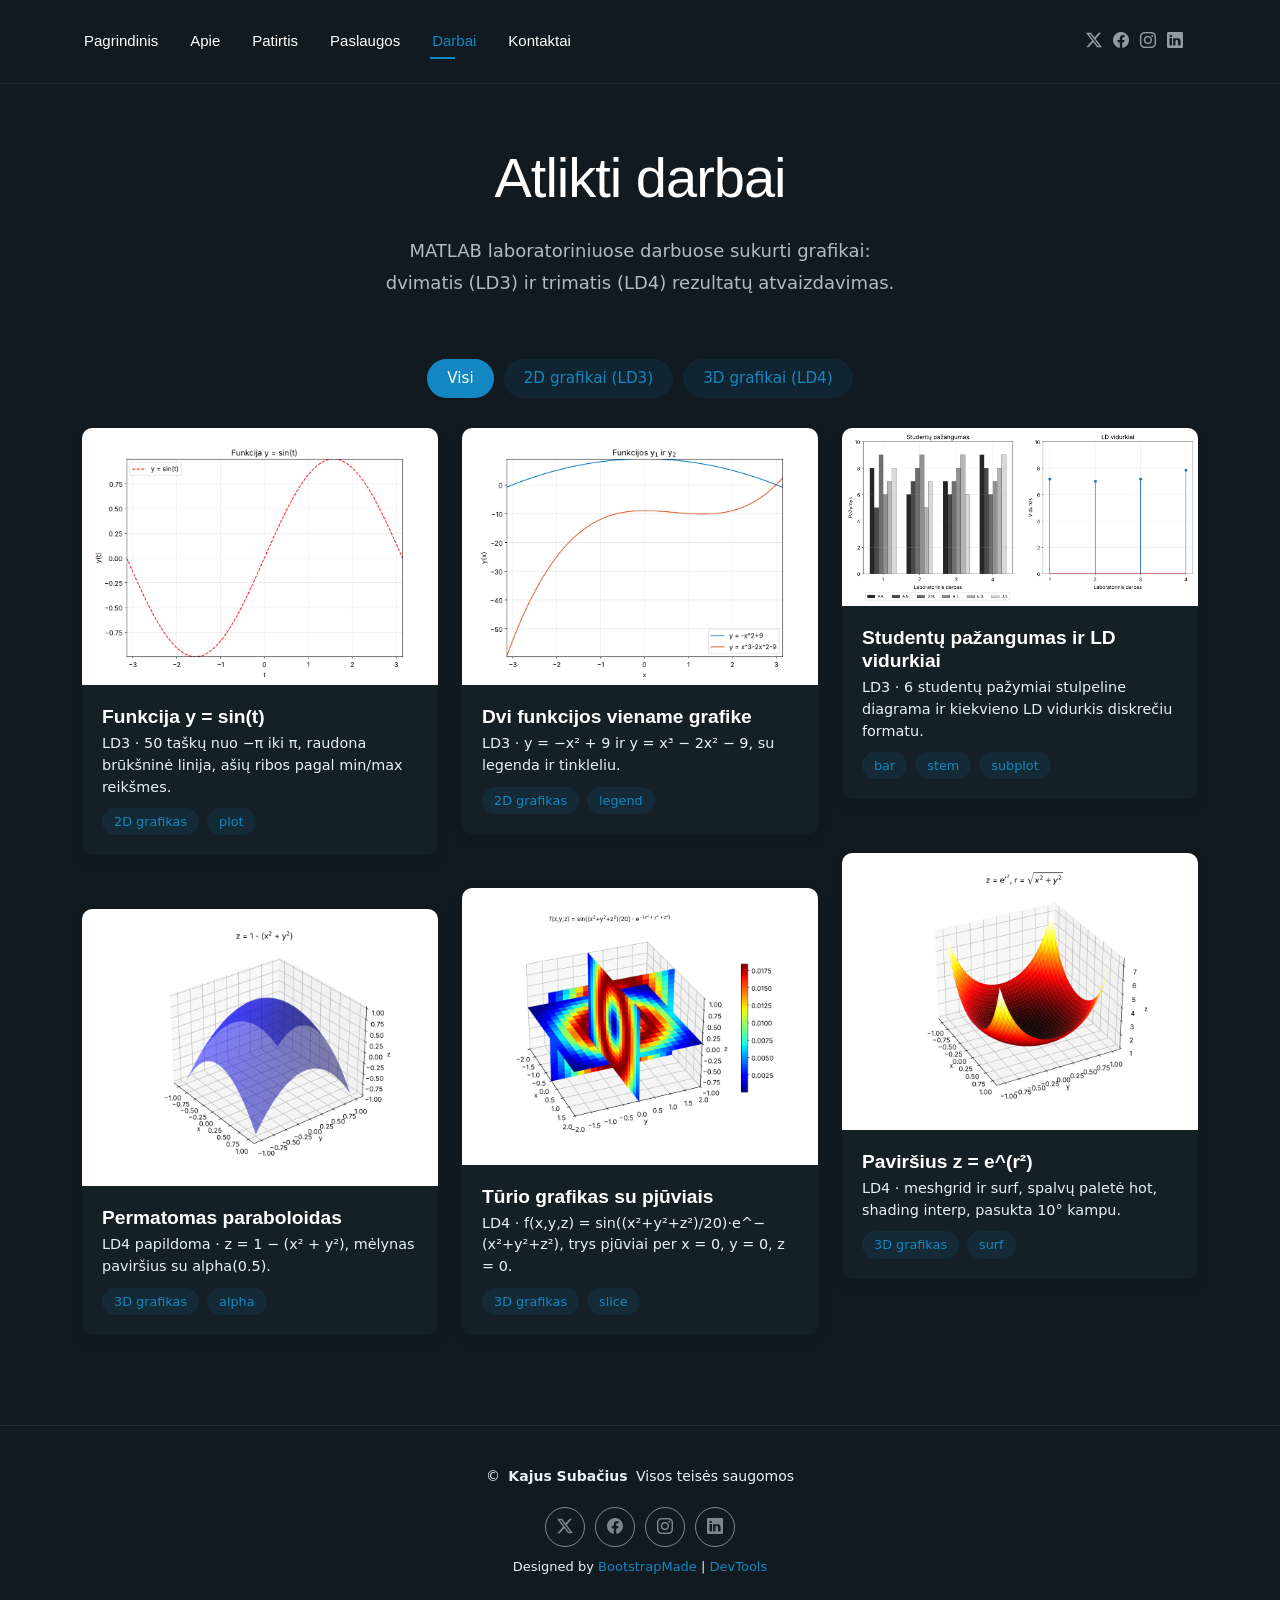
==== commit e7edc253: "lab8 changes" ====
--- a/portfolio.html
+++ b/portfolio.html
@@ -42,7 +42,7 @@
     <div class="container position-relative d-flex align-items-center justify-content-between">
 
       <!-- <a href="index.html" class="logo d-flex align-items-center me-auto me-xl-0">
-      <img src="assets/img/logo.webp" alt="">
+      <img src="assets/img/logo.webp" alt="Svetainės logotipas">
       <h1 class="sitename">FolioOne</h1> 
     </a> -->
 
@@ -75,147 +75,136 @@
 
       <!-- Section Title -->
       <div class="container section-title" data-aos="fade-up">
-        <h2>Portfolio</h2>
-        <p>Necessitatibus eius consequatur ex aliquid fuga eum quidem sint consectetur velit. Sed ut perspiciatis unde omnis iste natus error sit voluptatem accusantium doloremque laudantium totam rem aperiam</p>
+        <h2>Atlikti darbai</h2>
+        <p>MATLAB laboratoriniuose darbuose sukurti grafikai: dvimatis (LD3) ir trimatis (LD4) rezultatų atvaizdavimas.</p>
       </div><!-- End Section Title -->
 
       <div class="container" data-aos="fade-up" data-aos-delay="100">
 
         <div class="isotope-layout" data-default-filter="*" data-layout="masonry" data-sort="original-order">
           <ul class="portfolio-filters isotope-filters" data-aos="fade-up" data-aos-delay="200">
-            <li data-filter="*" class="filter-active">All</li>
-            <li data-filter=".filter-strategy">Strategy</li>
-            <li data-filter=".filter-finance">Finance</li>
-            <li data-filter=".filter-operations">Operations</li>
-            <li data-filter=".filter-technology">Technology</li>
+            <li data-filter="*" class="filter-active">Visi</li>
+            <li data-filter=".filter-2d">2D grafikai (LD3)</li>
+            <li data-filter=".filter-3d">3D grafikai (LD4)</li>
           </ul><!-- End Portfolio Filters -->
 
           <div class="row gy-4 isotope-container" data-aos="fade-up" data-aos-delay="300">
-            <div class="col-lg-4 col-md-6 portfolio-item isotope-item filter-strategy">
-              <div class="portfolio-card">
-                <div class="portfolio-img">
-                  <img src="assets/img/portfolio/portfolio-1.webp" alt="Portfolio Item" class="img-fluid">
-                  <div class="portfolio-overlay">
-                    <a href="assets/img/portfolio/portfolio-1.webp" class="glightbox portfolio-lightbox"><i class="bi bi-plus"></i></a>
-                    <a href="#" class="portfolio-details-link"><i class="bi bi-link"></i></a>
-                  </div>
-                </div>
-                <div class="portfolio-info">
-                  <h4>Business Growth Strategy</h4>
-                  <p>Strategic Planning</p>
-                  <div class="portfolio-tags">
-                    <span>Strategy</span>
-                    <span>Consulting</span>
-                  </div>
-                </div>
-              </div>
-            </div>
-
-            <div class="col-lg-4 col-md-6 portfolio-item isotope-item filter-finance">
-              <div class="portfolio-card">
-                <div class="portfolio-img">
-                  <img src="assets/img/portfolio/portfolio-2.webp" alt="Portfolio Item" class="img-fluid">
-                  <div class="portfolio-overlay">
-                    <a href="assets/img/portfolio/portfolio-2.webp" class="glightbox portfolio-lightbox"><i class="bi bi-plus"></i></a>
-                    <a href="#" class="portfolio-details-link"><i class="bi bi-link"></i></a>
-                  </div>
-                </div>
-                <div class="portfolio-info">
-                  <h4>Financial Restructuring</h4>
-                  <p>Financial Advisory</p>
-                  <div class="portfolio-tags">
-                    <span>Finance</span>
-                    <span>Investment</span>
-                  </div>
-                </div>
-              </div>
-            </div>
-
-            <div class="col-lg-4 col-md-6 portfolio-item isotope-item filter-operations">
-              <div class="portfolio-card">
-                <div class="portfolio-img">
-                  <img src="assets/img/portfolio/portfolio-3.webp" alt="Portfolio Item" class="img-fluid">
-                  <div class="portfolio-overlay">
-                    <a href="assets/img/portfolio/portfolio-3.webp" class="glightbox portfolio-lightbox"><i class="bi bi-plus"></i></a>
-                    <a href="#" class="portfolio-details-link"><i class="bi bi-link"></i></a>
-                  </div>
-                </div>
-                <div class="portfolio-info">
-                  <h4>Supply Chain Optimization</h4>
-                  <p>Operations Management</p>
-                  <div class="portfolio-tags">
-                    <span>Operations</span>
-                    <span>Logistics</span>
-                  </div>
-                </div>
-              </div>
-            </div>
-
-            <div class="col-lg-4 col-md-6 portfolio-item isotope-item filter-technology">
-              <div class="portfolio-card">
-                <div class="portfolio-img">
-                  <img src="assets/img/portfolio/portfolio-4.webp" alt="Portfolio Item" class="img-fluid">
-                  <div class="portfolio-overlay">
-                    <a href="assets/img/portfolio/portfolio-4.webp" class="glightbox portfolio-lightbox"><i class="bi bi-plus"></i></a>
-                    <a href="#" class="portfolio-details-link"><i class="bi bi-link"></i></a>
-                  </div>
-                </div>
-                <div class="portfolio-info">
-                  <h4>Digital Transformation</h4>
-                  <p>Technology Consulting</p>
-                  <div class="portfolio-tags">
-                    <span>Technology</span>
-                    <span>Innovation</span>
-                  </div>
-                </div>
-              </div>
-            </div>
-
-            <div class="col-lg-4 col-md-6 portfolio-item isotope-item filter-strategy">
-              <div class="portfolio-card">
-                <div class="portfolio-img">
-                  <img src="assets/img/portfolio/portfolio-5.webp" alt="Portfolio Item" class="img-fluid">
-                  <div class="portfolio-overlay">
-                    <a href="assets/img/portfolio/portfolio-5.webp" class="glightbox portfolio-lightbox"><i class="bi bi-plus"></i></a>
-                    <a href="#" class="portfolio-details-link"><i class="bi bi-link"></i></a>
-                  </div>
-                </div>
-                <div class="portfolio-info">
-                  <h4>Market Expansion</h4>
-                  <p>Strategic Planning</p>
-                  <div class="portfolio-tags">
-                    <span>Strategy</span>
-                    <span>Growth</span>
-                  </div>
-                </div>
-              </div>
-            </div>
-
-            <div class="col-lg-4 col-md-6 portfolio-item isotope-item filter-finance">
-              <div class="portfolio-card">
-                <div class="portfolio-img">
-                  <img src="assets/img/portfolio/portfolio-6.webp" alt="Portfolio Item" class="img-fluid">
-                  <div class="portfolio-overlay">
-                    <a href="assets/img/portfolio/portfolio-6.webp" class="glightbox portfolio-lightbox"><i class="bi bi-plus"></i></a>
-                    <a href="#" class="portfolio-details-link"><i class="bi bi-link"></i></a>
-                  </div>
-                </div>
-                <div class="portfolio-info">
-                  <h4>Investment Strategy</h4>
-                  <p>Financial Advisory</p>
-                  <div class="portfolio-tags">
-                    <span>Finance</span>
-                    <span>Investment</span>
+            <div class="col-lg-4 col-md-6 portfolio-item isotope-item filter-2d">
+              <div class="portfolio-card">
+                <div class="portfolio-img">
+                  <img src="assets/img/ld3-sin-funkcija.png" alt="Grafikas: funkcija y = sin(t) intervale nuo −π iki π, nubraižyta raudona brūkšnine linija" width="990" height="715" class="img-fluid">
+                  <div class="portfolio-overlay">
+                    <a href="assets/img/ld3-sin-funkcija.png" class="glightbox portfolio-lightbox" title="Funkcija y = sin(t)"><i class="bi bi-plus"></i></a>
+                  </div>
+                </div>
+                <div class="portfolio-info">
+                  <h4>Funkcija y = sin(t)</h4>
+                  <p>LD3 · 50 taškų nuo −π iki π, raudona brūkšninė linija, ašių ribos pagal min/max reikšmes.</p>
+                  <div class="portfolio-tags">
+                    <span>2D grafikas</span>
+                    <span>plot</span>
+                  </div>
+                </div>
+              </div>
+            </div>
+
+            <div class="col-lg-4 col-md-6 portfolio-item isotope-item filter-2d">
+              <div class="portfolio-card">
+                <div class="portfolio-img">
+                  <img src="assets/img/ld3-dvi-funkcijos.png" alt="Grafikas: dvi funkcijos, parabolė y = −x² + 9 ir kubinė y = x³ − 2x² − 9 intervale nuo −π iki π" width="990" height="715" class="img-fluid">
+                  <div class="portfolio-overlay">
+                    <a href="assets/img/ld3-dvi-funkcijos.png" class="glightbox portfolio-lightbox" title="Dvi funkcijos viename grafike"><i class="bi bi-plus"></i></a>
+                  </div>
+                </div>
+                <div class="portfolio-info">
+                  <h4>Dvi funkcijos viename grafike</h4>
+                  <p>LD3 · y = −x² + 9 ir y = x³ − 2x² − 9, su legenda ir tinkleliu.</p>
+                  <div class="portfolio-tags">
+                    <span>2D grafikas</span>
+                    <span>legend</span>
+                  </div>
+                </div>
+              </div>
+            </div>
+
+            <div class="col-lg-4 col-md-6 portfolio-item isotope-item filter-2d">
+              <div class="portfolio-card">
+                <div class="portfolio-img">
+                  <img src="assets/img/ld3-stulpeline-ir-stem.png" alt="Stulpelinė diagrama su 6 studentų pažymiais už 4 laboratorinius darbus ir diskretinis LD vidurkių grafikas" width="1320" height="660" class="img-fluid">
+                  <div class="portfolio-overlay">
+                    <a href="assets/img/ld3-stulpeline-ir-stem.png" class="glightbox portfolio-lightbox" title="Studentų pažangumas ir LD vidurkiai"><i class="bi bi-plus"></i></a>
+                  </div>
+                </div>
+                <div class="portfolio-info">
+                  <h4>Studentų pažangumas ir LD vidurkiai</h4>
+                  <p>LD3 · 6 studentų pažymiai stulpeline diagrama ir kiekvieno LD vidurkis diskrečiu formatu.</p>
+                  <div class="portfolio-tags">
+                    <span>bar</span>
+                    <span>stem</span>
+                    <span>subplot</span>
+                  </div>
+                </div>
+              </div>
+            </div>
+
+            <div class="col-lg-4 col-md-6 portfolio-item isotope-item filter-3d">
+              <div class="portfolio-card">
+                <div class="portfolio-img">
+                  <img src="assets/img/ld4-pavirsius-exp.png" alt="Trimatis paviršius z = e^(r²), kur r = √(x² + y²), nuspalvintas raudonai geltona spalvų palete" width="990" height="770" class="img-fluid">
+                  <div class="portfolio-overlay">
+                    <a href="assets/img/ld4-pavirsius-exp.png" class="glightbox portfolio-lightbox" title="Paviršius z = e^(r²)"><i class="bi bi-plus"></i></a>
+                  </div>
+                </div>
+                <div class="portfolio-info">
+                  <h4>Paviršius z = e^(r²)</h4>
+                  <p>LD4 · meshgrid ir surf, spalvų paletė hot, shading interp, pasukta 10° kampu.</p>
+                  <div class="portfolio-tags">
+                    <span>3D grafikas</span>
+                    <span>surf</span>
+                  </div>
+                </div>
+              </div>
+            </div>
+
+            <div class="col-lg-4 col-md-6 portfolio-item isotope-item filter-3d">
+              <div class="portfolio-card">
+                <div class="portfolio-img">
+                  <img src="assets/img/ld4-turis-slice.png" alt="Trimatis tūrio grafikas: trys spalvotos plokštumos, rodančios funkcijos f(x,y,z) reikšmes, su spalvų skale" width="990" height="770" class="img-fluid">
+                  <div class="portfolio-overlay">
+                    <a href="assets/img/ld4-turis-slice.png" class="glightbox portfolio-lightbox" title="Tūrio grafikas su pjūviais"><i class="bi bi-plus"></i></a>
+                  </div>
+                </div>
+                <div class="portfolio-info">
+                  <h4>Tūrio grafikas su pjūviais</h4>
+                  <p>LD4 · f(x,y,z) = sin((x²+y²+z²)/20)·e^−(x²+y²+z²), trys pjūviai per x = 0, y = 0, z = 0.</p>
+                  <div class="portfolio-tags">
+                    <span>3D grafikas</span>
+                    <span>slice</span>
+                  </div>
+                </div>
+              </div>
+            </div>
+
+            <div class="col-lg-4 col-md-6 portfolio-item isotope-item filter-3d">
+              <div class="portfolio-card">
+                <div class="portfolio-img">
+                  <img src="assets/img/ld4-permatomas-pavirsius.png" alt="Mėlynas pusiau permatomas paviršius z = 1 − (x² + y²), apversto paraboloido formos" width="990" height="770" class="img-fluid">
+                  <div class="portfolio-overlay">
+                    <a href="assets/img/ld4-permatomas-pavirsius.png" class="glightbox portfolio-lightbox" title="Permatomas paraboloidas"><i class="bi bi-plus"></i></a>
+                  </div>
+                </div>
+                <div class="portfolio-info">
+                  <h4>Permatomas paraboloidas</h4>
+                  <p>LD4 papildoma · z = 1 − (x² + y²), mėlynas paviršius su alpha(0.5).</p>
+                  <div class="portfolio-tags">
+                    <span>3D grafikas</span>
+                    <span>alpha</span>
                   </div>
                 </div>
               </div>
             </div>
           </div><!-- End Portfolio Items Container -->
 
-        </div>
-
-        <div class="text-center mt-5" data-aos="fade-up" data-aos-delay="400">
-          <a href="#portfolio" class="btn btn-primary">View All Case Studies</a>
         </div>
 
       </div>
--- a/assets/css/main.css
+++ b/assets/css/main.css
@@ -2852,4 +2852,98 @@
 --------------------------------------------------------------*/
 .starter-section {
   /* Add your styles here */
-}+}
+
+/*--------------------------------------------------------------
+# LD8: Paslaugų lentelė, sąrašai ir medija
+--------------------------------------------------------------*/
+.services-extra {
+  background-color: var(--surface-color);
+  border-radius: 16px;
+  padding: 30px;
+}
+
+.services-extra h3 {
+  font-size: 22px;
+  font-weight: 600;
+  margin-bottom: 20px;
+}
+
+.services-extra h4 {
+  font-size: 16px;
+  font-weight: 600;
+  margin-bottom: 12px;
+}
+
+.services-extra .table-wrap {
+  overflow-x: auto;
+}
+
+.price-table {
+  width: 100%;
+  border-collapse: collapse;
+  color: var(--default-color);
+}
+
+.price-table caption {
+  caption-side: bottom;
+  padding-top: 12px;
+  font-size: 14px;
+  color: color-mix(in srgb, var(--default-color), transparent 40%);
+}
+
+.price-table th,
+.price-table td {
+  padding: 14px 16px;
+  text-align: left;
+  border-bottom: 1px solid color-mix(in srgb, var(--default-color), transparent 85%);
+}
+
+.price-table thead th {
+  background-color: color-mix(in srgb, var(--accent-color), transparent 80%);
+  color: var(--heading-color);
+  font-weight: 600;
+}
+
+.price-table td:last-child,
+.price-table th:last-child {
+  text-align: right;
+  white-space: nowrap;
+}
+
+.price-table tbody tr:hover {
+  background-color: color-mix(in srgb, var(--accent-color), transparent 92%);
+}
+
+.tech-list,
+.steps-list {
+  padding-left: 22px;
+  margin-bottom: 0;
+}
+
+.tech-list li,
+.steps-list > li {
+  margin-bottom: 10px;
+}
+
+.tech-list li::marker,
+.steps-list li::marker {
+  color: var(--accent-color);
+  font-weight: 600;
+}
+
+.steps-list ul {
+  margin-top: 8px;
+  padding-left: 20px;
+}
+
+.steps-list ul li {
+  margin-bottom: 4px;
+}
+
+.media-video {
+  width: 100%;
+  height: auto;
+  border-radius: 10px;
+  background-color: #000;
+}
